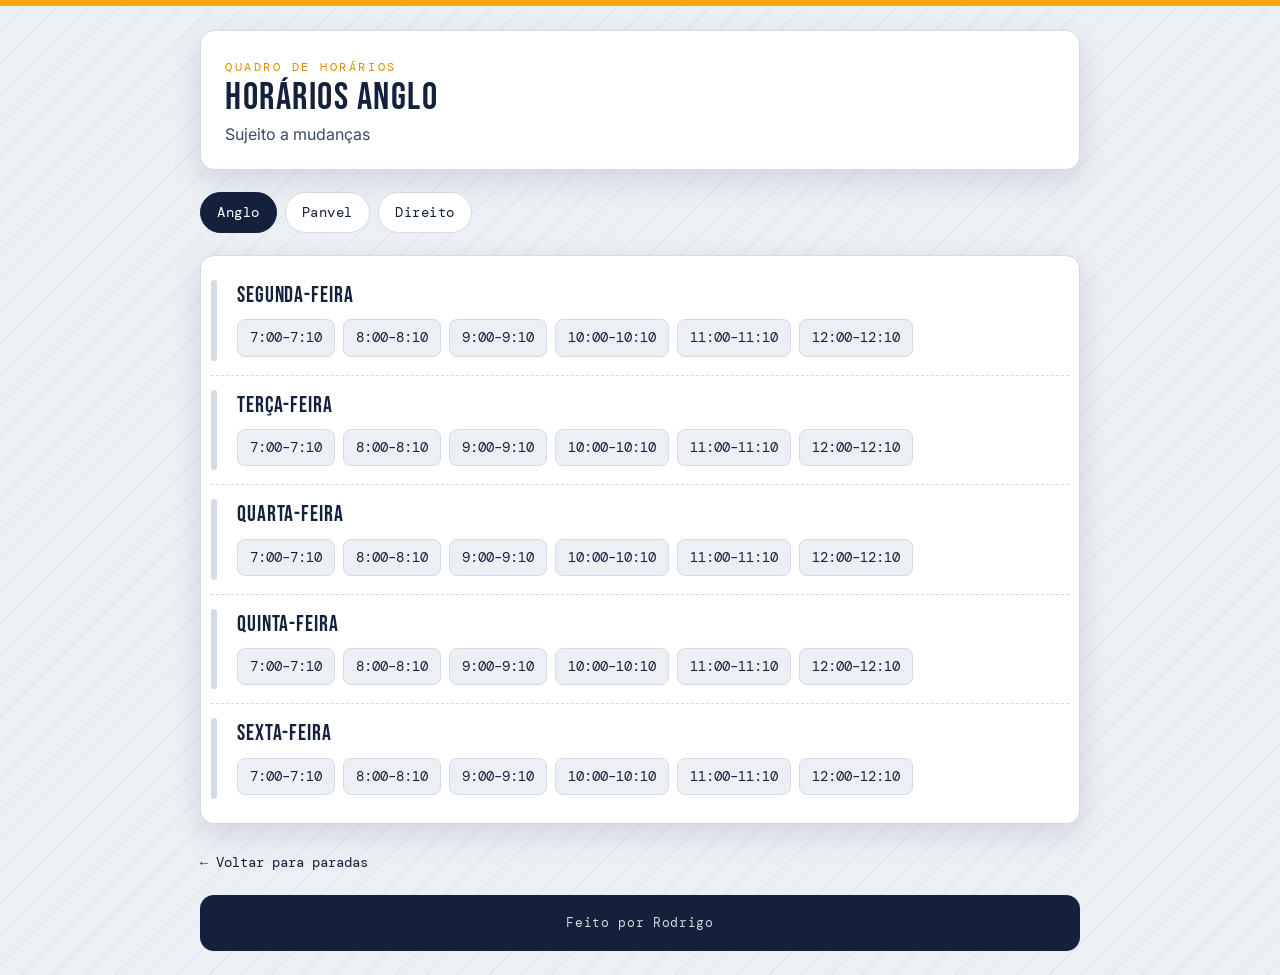
==== paradas/anglo.html @ 77f39947 "horarios de onibus ufpel" ====
<!DOCTYPE html>
<html lang="pt-br">
<head>
  <meta charset="UTF-8">
  <meta name="viewport" content="width=device-width, initial-scale=1.0">
  <title>Horários — Anglo</title>
  <link rel="stylesheet" href="../style.css">
  <link rel="stylesheet" href="paradas.css">
</head>
<body>

  <div class="container">

    <header class="card">
      <span class="kicker">Quadro de horários</span>
      <h1>Horários Anglo</h1>
      <p>Sujeito a mudanças</p>
    </header>

    <nav class="nav-paradas">
      <a href="anglo.html" aria-current="page">Anglo</a>
      <a href="panvel.html">Panvel</a>
      <a href="direito.html">Direito</a>
    </nav>

    <main class="horarios card">
      <div class="dia" data-dia="1">
        <h2>Segunda-feira</h2>
        <ul>
          <li>7:00–7:10</li>
          <li>8:00–8:10</li>
          <li>9:00–9:10</li>
          <li>10:00–10:10</li>
          <li>11:00–11:10</li>
          <li>12:00–12:10</li>
        </ul>
      </div>
      <div class="dia" data-dia="2">
        <h2>Terça-feira</h2>
        <ul>
          <li>7:00–7:10</li>
          <li>8:00–8:10</li>
          <li>9:00–9:10</li>
          <li>10:00–10:10</li>
          <li>11:00–11:10</li>
          <li>12:00–12:10</li>
        </ul>
      </div>
      <div class="dia" data-dia="3">
        <h2>Quarta-feira</h2>
        <ul>
          <li>7:00–7:10</li>
          <li>8:00–8:10</li>
          <li>9:00–9:10</li>
          <li>10:00–10:10</li>
          <li>11:00–11:10</li>
          <li>12:00–12:10</li>
        </ul>
      </div>
      <div class="dia" data-dia="4">
        <h2>Quinta-feira</h2>
        <ul>
          <li>7:00–7:10</li>
          <li>8:00–8:10</li>
          <li>9:00–9:10</li>
          <li>10:00–10:10</li>
          <li>11:00–11:10</li>
          <li>12:00–12:10</li>
        </ul>
      </div>
      <div class="dia" data-dia="5">
        <h2>Sexta-feira</h2>
        <ul>
          <li>7:00–7:10</li>
          <li>8:00–8:10</li>
          <li>9:00–9:10</li>
          <li>10:00–10:10</li>
          <li>11:00–11:10</li>
          <li>12:00–12:10</li>
        </ul>
      </div>
    </main>

    <a class="voltar" href="../index.html">← Voltar para paradas</a>

  </div>

  <footer>
    <div class="footer">
      <p>Feito por Rodrigo</p>
    </div>
  </footer>

  <script src="../script.js"></script>

</body>
</html>
---- style.css ----
@import url("https://fonts.googleapis.com/css2?family=Bebas+Neue&family=DM+Mono:wght@400;500&family=Inter:wght@400;600;700&display=swap");

:root {
  --tinta: #14213d;
  --tinta-suave: #3a4a6b;
  --destaque: #fca311;
  --destaque-escuro: #e08c00;
  --papel: #eceff4;
  --linha: #d4dae6;
  --branco: #ffffff;
  --raio: 14px;
  --sombra: 0 10px 30px rgba(20, 33, 61, 0.12);
}

* {
  margin: 0;
  padding: 0;
  box-sizing: border-box;
}

body {
  background-color: var(--papel);
  background-image:
    repeating-linear-gradient(
      135deg,
      rgba(20, 33, 61, 0.03) 0,
      rgba(20, 33, 61, 0.03) 2px,
      transparent 2px,
      transparent 22px
    );
  border-top: 6px solid var(--destaque);
  min-height: 100vh;
  display: flex;
  flex-direction: column;
  font-family: "Inter", Arial, sans-serif;
  line-height: 1.55;
  color: var(--tinta);
  padding: 24px 20px;
}

.container {
  flex: 1;
  width: 100%;
  max-width: 880px;
  margin: 0 auto;
}

.card {
  border: 1px solid var(--linha);
  box-shadow: var(--sombra);
  border-radius: var(--raio);
  background: var(--branco);
}

.kicker {
  display: inline-block;
  font-family: "DM Mono", monospace;
  font-size: 0.72rem;
  letter-spacing: 0.22em;
  text-transform: uppercase;
  color: var(--destaque-escuro);
}

h1,
h2 {
  font-family: "Bebas Neue", Arial, sans-serif;
  font-weight: 400;
  letter-spacing: 0.04em;
  line-height: 1.05;
}

header {
  margin-bottom: 22px;
}

header h1 {
  font-size: 2.4rem;
}

header p {
  margin-top: 4px;
  color: var(--tinta-suave);
}

.hero {
  position: relative;
  overflow: hidden;
  background-image:
    linear-gradient(rgba(20, 33, 61, 0.72), rgba(20, 33, 61, 0.55)),
    url(imagens/11.jpg);
  background-size: cover;
  background-position: center;
  background-repeat: no-repeat;
  min-height: 300px;
  padding: 52px 36px;
  border-radius: var(--raio);
  color: var(--branco);
  display: flex;
  flex-direction: column;
  justify-content: flex-end;
  border: 1px solid var(--linha);
  box-shadow: var(--sombra);
}

.hero .kicker {
  color: var(--destaque);
}

.hero h1 {
  font-size: 3.4rem;
  margin-top: 6px;
}

.hero h1::after {
  content: "";
  display: block;
  width: 72px;
  height: 5px;
  margin-top: 10px;
  background: var(--destaque);
}

.hero p {
  margin-top: 12px;
  max-width: 30ch;
  color: rgba(255, 255, 255, 0.88);
}

.paradas {
  padding: 12px;
  margin-bottom: 22px;
}

.paradas ul {
  list-style: none;
}

.paradas li + li {
  border-top: 1px dashed var(--linha);
}

.paradas a {
  display: flex;
  align-items: center;
  gap: 14px;
  text-decoration: none;
  color: var(--tinta);
  font-weight: 600;
  padding: 18px 16px;
  transition: background-color 0.18s, padding-left 0.18s;
}

.paradas a::before {
  content: "";
  width: 10px;
  align-self: stretch;
  background: var(--destaque);
  border-radius: 4px;
}

.paradas a::after {
  content: "→";
  margin-left: auto;
  font-family: "DM Mono", monospace;
  color: var(--tinta-suave);
}

.paradas a:hover {
  background-color: #f3f6fb;
  padding-left: 22px;
}

.nav-paradas {
  display: flex;
  flex-wrap: wrap;
  gap: 8px;
  margin-bottom: 22px;
}

.nav-paradas a {
  text-decoration: none;
  color: var(--tinta);
  font-family: "DM Mono", monospace;
  font-size: 0.85rem;
  letter-spacing: 0.04em;
  background: var(--branco);
  padding: 9px 16px;
  border: 1px solid var(--linha);
  border-radius: 999px;
  transition: background-color 0.18s, color 0.18s, border-color 0.18s;
}

.nav-paradas a:hover {
  border-color: var(--destaque);
}

.nav-paradas a[aria-current="page"] {
  background-color: var(--tinta);
  color: var(--branco);
  border-color: var(--tinta);
}

footer {
  margin-top: auto;
  width: 100%;
  max-width: 880px;
  margin-left: auto;
  margin-right: auto;
}

.footer {
  border-radius: var(--raio);
  padding: 18px;
  background-color: var(--tinta);
  color: rgba(255, 255, 255, 0.82);
  text-align: center;
  font-family: "DM Mono", monospace;
  font-size: 0.82rem;
  letter-spacing: 0.05em;
}

.voltar {
  display: inline-block;
  margin: 6px 0 22px;
  color: var(--tinta);
  font-family: "DM Mono", monospace;
  font-size: 0.85rem;
  text-decoration: none;
}

.voltar:hover {
  color: var(--destaque-escuro);
}

@media (max-width: 600px) {
  body {
    padding: 16px 12px;
  }

  .hero {
    min-height: 240px;
    padding: 36px 22px;
  }

  .hero h1 {
    font-size: 2.4rem;
  }

  header h1 {
    font-size: 2rem;
  }
}
---- paradas/paradas.css ----
header.card {
  padding: 22px 24px;
}

.horarios {
  padding: 10px;
  margin-bottom: 22px;
}

.dia {
  position: relative;
  padding: 18px 20px 18px 26px;
  overflow: hidden;
}

.dia + .dia {
  border-top: 1px dashed var(--linha);
}

.dia::before {
  content: "";
  position: absolute;
  left: 0;
  top: 14px;
  bottom: 14px;
  width: 6px;
  background: var(--linha);
  border-radius: 4px;
}

.dia h2 {
  font-size: 1.4rem;
  color: var(--tinta);
}

.dia ul {
  list-style: none;
  display: flex;
  flex-wrap: wrap;
  gap: 8px;
  margin-top: 12px;
}

.dia li {
  font-family: "DM Mono", monospace;
  font-size: 0.85rem;
  color: var(--tinta);
  background: var(--papel);
  border: 1px solid var(--linha);
  border-radius: 8px;
  padding: 7px 12px;
}

.dia.hoje::before {
  background: var(--destaque);
}

.dia.hoje h2 {
  color: var(--destaque-escuro);
}

.dia.hoje li {
  border-color: var(--destaque);
  background: #fff7e8;
}

.selo-hoje {
  display: inline-block;
  margin-left: 10px;
  padding: 3px 11px;
  font-family: "DM Mono", monospace;
  font-size: 0.62rem;
  font-weight: 500;
  letter-spacing: 0.12em;
  text-transform: uppercase;
  background: var(--destaque);
  color: var(--tinta);
  border-radius: 999px;
  vertical-align: middle;
}
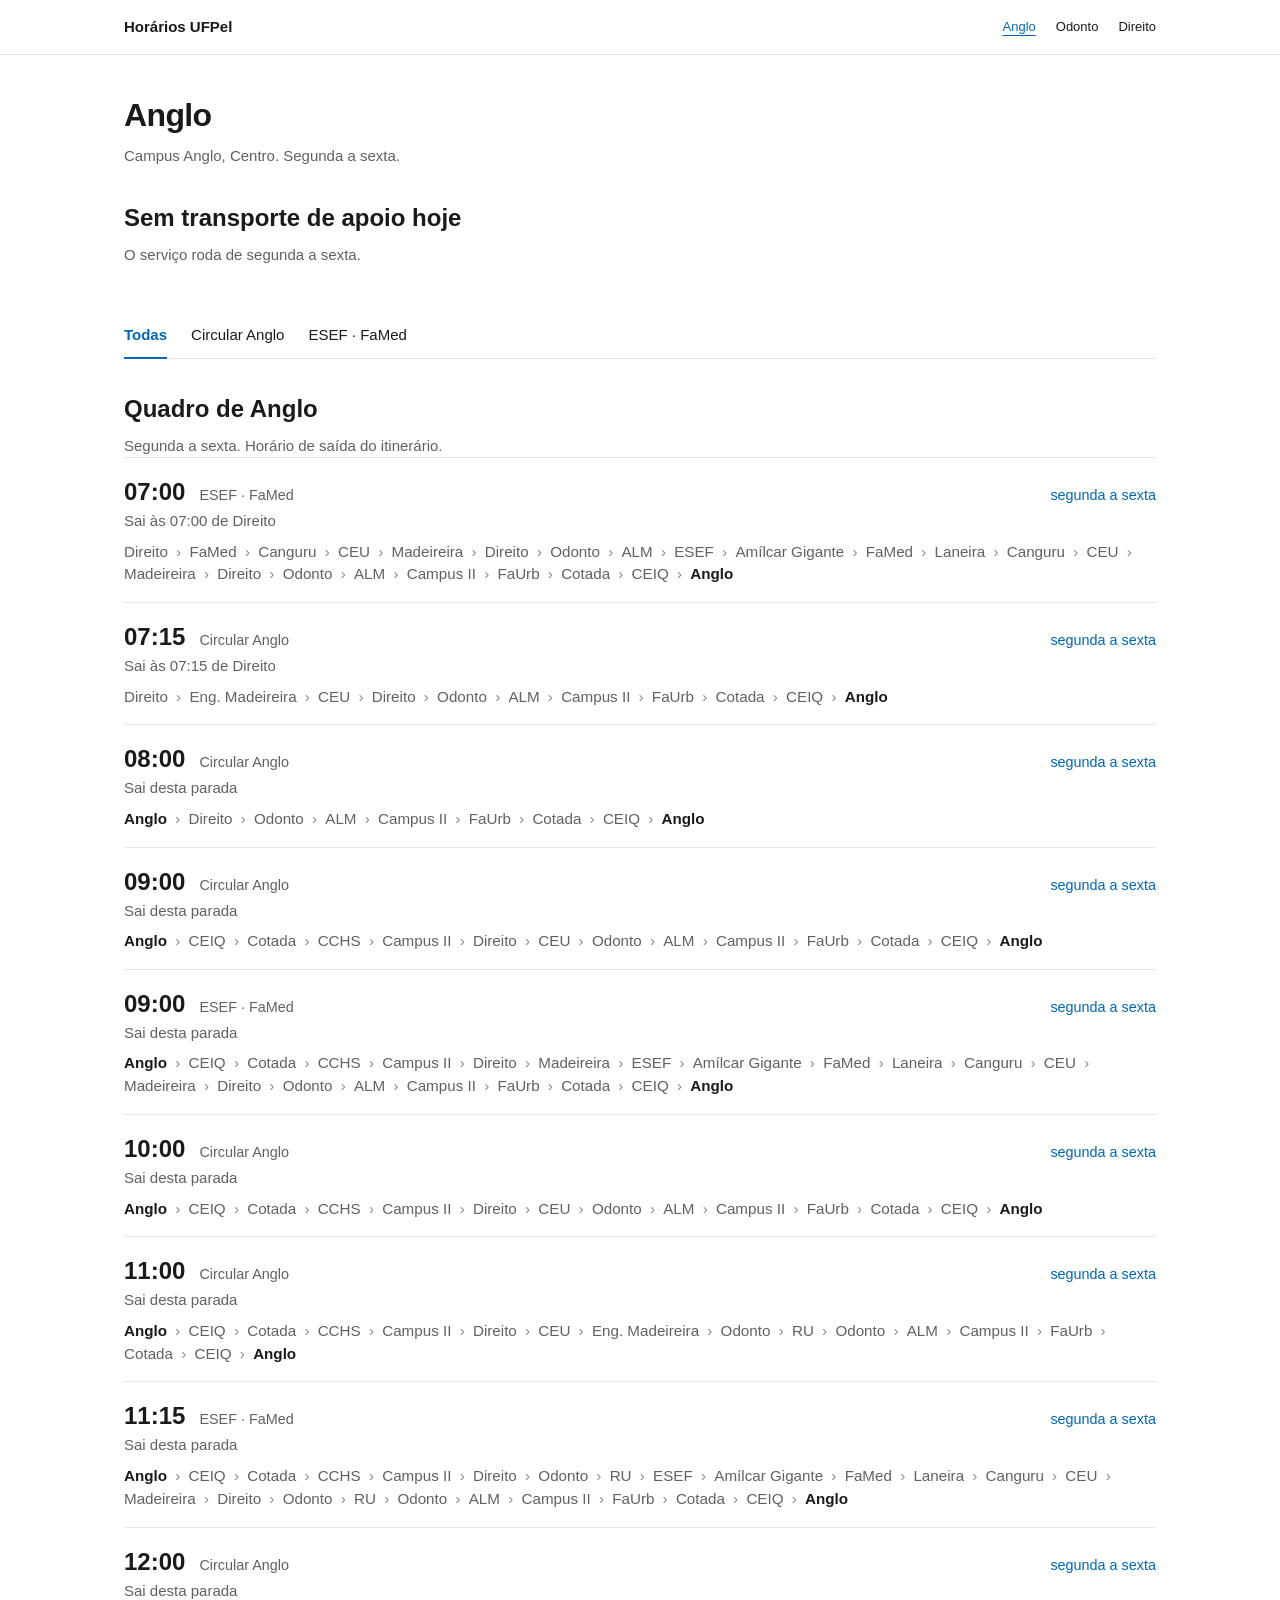
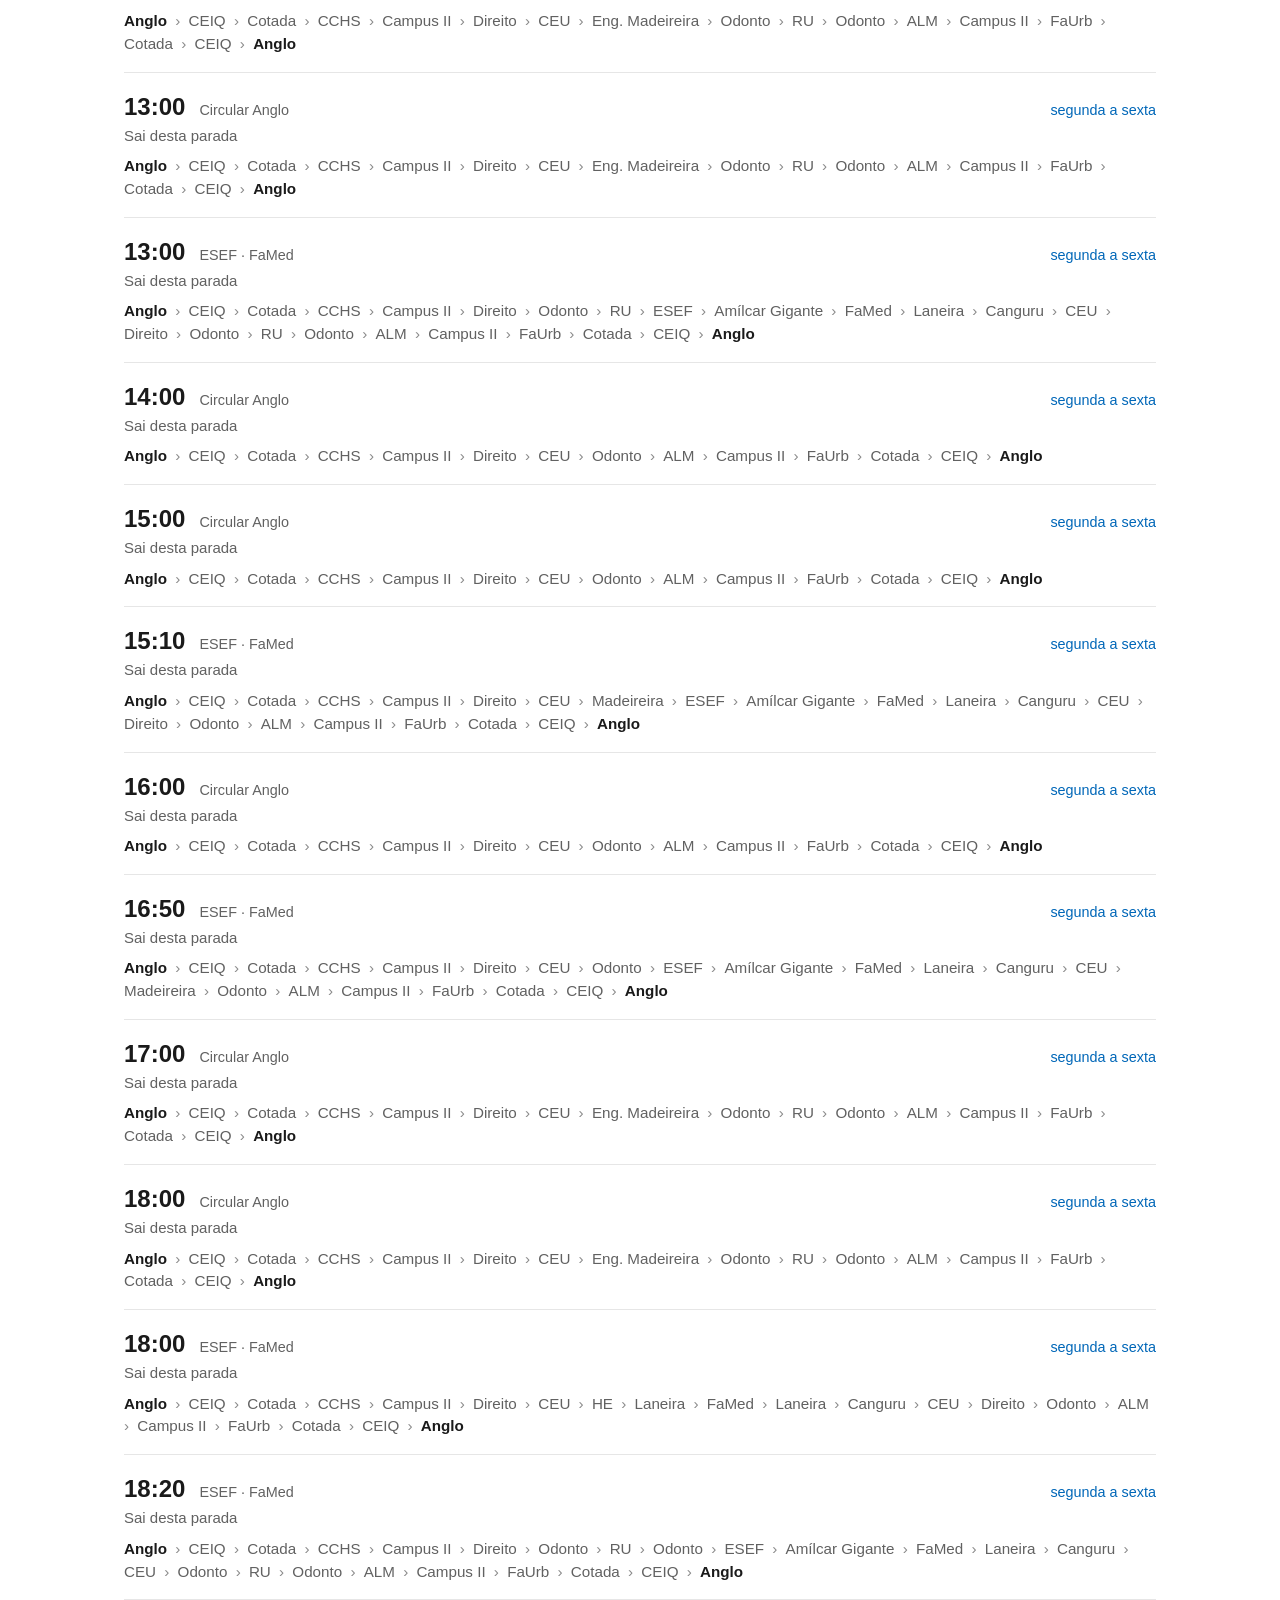
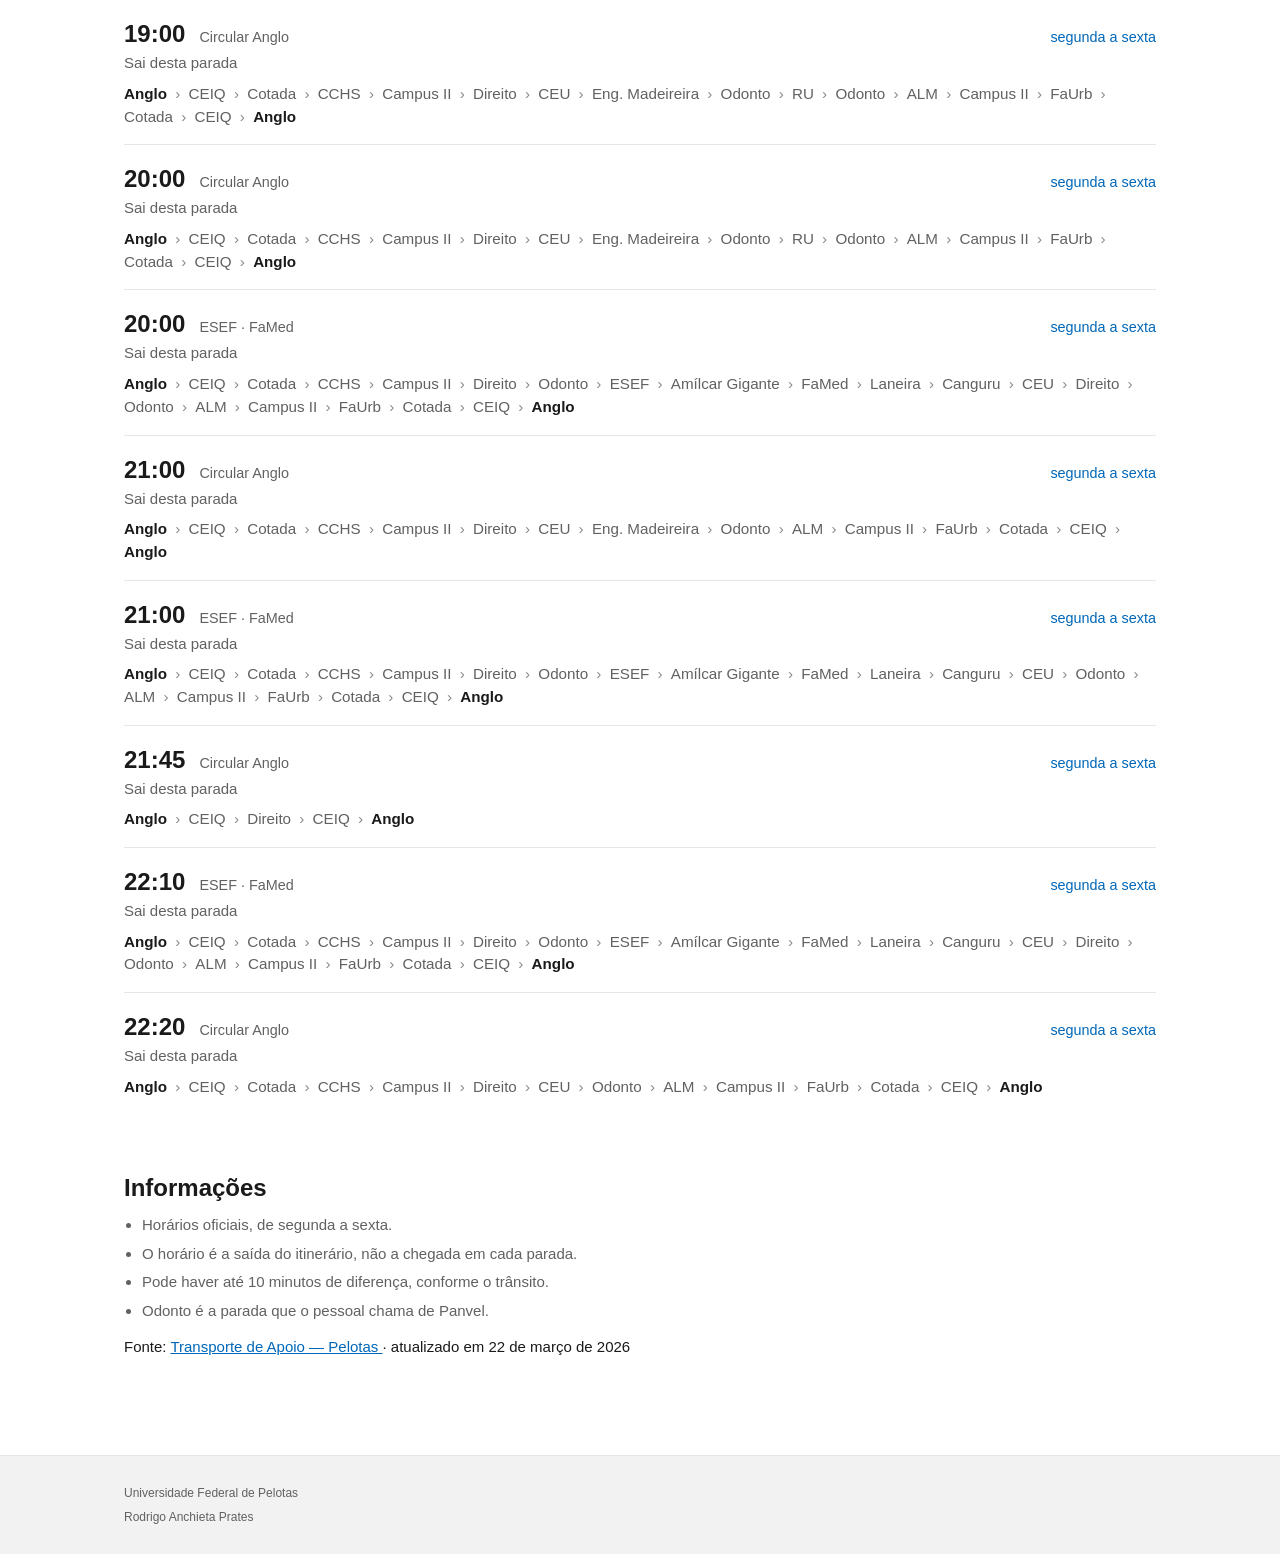
==== commit 3d2a7ca8: "Troca o visual de template por um layout mais simples, no estilo da Microsoft." ====
--- a/paradas/anglo.html
+++ b/paradas/anglo.html
@@ -3,94 +3,41 @@
 <head>
   <meta charset="UTF-8">
   <meta name="viewport" content="width=device-width, initial-scale=1.0">
-  <title>Horários — Anglo</title>
+  <meta name="description" content="Horários do Transporte de Apoio da UFPel na parada Anglo.">
+  <title>Anglo — Horários UFPel</title>
   <link rel="stylesheet" href="../style.css">
   <link rel="stylesheet" href="paradas.css">
 </head>
-<body>
+<body data-parada="anglo">
+
+  <header class="site-header">
+    <div class="container">
+      <a class="logo" href="../index.html">Horários UFPel</a>
+      <nav class="site-nav" aria-label="Paradas">
+        <a href="anglo.html" aria-current="page">Anglo</a>
+        <a href="odonto.html">Odonto</a>
+        <a href="direito.html">Direito</a>
+      </nav>
+    </div>
+  </header>
 
   <div class="container">
-
-    <header class="card">
-      <span class="kicker">Quadro de horários</span>
-      <h1>Horários Anglo</h1>
-      <p>Sujeito a mudanças</p>
+    <header class="page-title">
+      <h1>Anglo</h1>
+      <p>Campus Anglo, Centro. Segunda a sexta.</p>
     </header>
 
-    <nav class="nav-paradas">
-      <a href="anglo.html" aria-current="page">Anglo</a>
-      <a href="panvel.html">Panvel</a>
-      <a href="direito.html">Direito</a>
-    </nav>
-
-    <main class="horarios card">
-      <div class="dia" data-dia="1">
-        <h2>Segunda-feira</h2>
-        <ul>
-          <li>7:00–7:10</li>
-          <li>8:00–8:10</li>
-          <li>9:00–9:10</li>
-          <li>10:00–10:10</li>
-          <li>11:00–11:10</li>
-          <li>12:00–12:10</li>
-        </ul>
-      </div>
-      <div class="dia" data-dia="2">
-        <h2>Terça-feira</h2>
-        <ul>
-          <li>7:00–7:10</li>
-          <li>8:00–8:10</li>
-          <li>9:00–9:10</li>
-          <li>10:00–10:10</li>
-          <li>11:00–11:10</li>
-          <li>12:00–12:10</li>
-        </ul>
-      </div>
-      <div class="dia" data-dia="3">
-        <h2>Quarta-feira</h2>
-        <ul>
-          <li>7:00–7:10</li>
-          <li>8:00–8:10</li>
-          <li>9:00–9:10</li>
-          <li>10:00–10:10</li>
-          <li>11:00–11:10</li>
-          <li>12:00–12:10</li>
-        </ul>
-      </div>
-      <div class="dia" data-dia="4">
-        <h2>Quinta-feira</h2>
-        <ul>
-          <li>7:00–7:10</li>
-          <li>8:00–8:10</li>
-          <li>9:00–9:10</li>
-          <li>10:00–10:10</li>
-          <li>11:00–11:10</li>
-          <li>12:00–12:10</li>
-        </ul>
-      </div>
-      <div class="dia" data-dia="5">
-        <h2>Sexta-feira</h2>
-        <ul>
-          <li>7:00–7:10</li>
-          <li>8:00–8:10</li>
-          <li>9:00–9:10</li>
-          <li>10:00–10:10</li>
-          <li>11:00–11:10</li>
-          <li>12:00–12:10</li>
-        </ul>
-      </div>
-    </main>
-
-    <a class="voltar" href="../index.html">← Voltar para paradas</a>
-
+    <main id="quadro" class="conteudo"></main>
   </div>
 
-  <footer>
-    <div class="footer">
-      <p>Feito por Rodrigo</p>
+  <footer class="site-footer">
+    <div class="container">
+      <p>Universidade Federal de Pelotas</p>
+      <p>Rodrigo Anchieta Prates</p>
     </div>
   </footer>
 
+  <script src="../dados.js"></script>
   <script src="../script.js"></script>
 
 </body>
--- a/style.css
+++ b/style.css
@@ -1,15 +1,12 @@
-@import url("https://fonts.googleapis.com/css2?family=Bebas+Neue&family=DM+Mono:wght@400;500&family=Inter:wght@400;600;700&display=swap");
-
 :root {
-  --tinta: #14213d;
-  --tinta-suave: #3a4a6b;
-  --destaque: #fca311;
-  --destaque-escuro: #e08c00;
-  --papel: #eceff4;
-  --linha: #d4dae6;
-  --branco: #ffffff;
-  --raio: 14px;
-  --sombra: 0 10px 30px rgba(20, 33, 61, 0.12);
+  --texto: #1a1a1a;
+  --texto-suave: #616161;
+  --fundo: #ffffff;
+  --fundo-faixa: #f2f2f2;
+  --linha: #e6e6e6;
+  --azul: #0067b8;
+  --azul-hover: #005a9e;
+  --max: 1080px;
 }
 
 * {
@@ -19,234 +16,373 @@
 }
 
 body {
-  background-color: var(--papel);
-  background-image:
-    repeating-linear-gradient(
-      135deg,
-      rgba(20, 33, 61, 0.03) 0,
-      rgba(20, 33, 61, 0.03) 2px,
-      transparent 2px,
-      transparent 22px
-    );
-  border-top: 6px solid var(--destaque);
   min-height: 100vh;
   display: flex;
   flex-direction: column;
-  font-family: "Inter", Arial, sans-serif;
-  line-height: 1.55;
-  color: var(--tinta);
-  padding: 24px 20px;
+  background: var(--fundo);
+  color: var(--texto);
+  font-family: "Segoe UI", SegoeUI, "Helvetica Neue", Helvetica, Arial, sans-serif;
+  font-size: 15px;
+  line-height: 1.5;
+}
+
+a {
+  color: var(--azul);
+}
+
+a:hover {
+  color: var(--azul-hover);
 }
 
 .container {
-  flex: 1;
   width: 100%;
-  max-width: 880px;
+  max-width: var(--max);
   margin: 0 auto;
-}
-
-.card {
-  border: 1px solid var(--linha);
-  box-shadow: var(--sombra);
-  border-radius: var(--raio);
-  background: var(--branco);
-}
-
-.kicker {
-  display: inline-block;
-  font-family: "DM Mono", monospace;
-  font-size: 0.72rem;
-  letter-spacing: 0.22em;
-  text-transform: uppercase;
-  color: var(--destaque-escuro);
-}
-
-h1,
-h2 {
-  font-family: "Bebas Neue", Arial, sans-serif;
-  font-weight: 400;
-  letter-spacing: 0.04em;
-  line-height: 1.05;
-}
-
-header {
-  margin-bottom: 22px;
-}
-
-header h1 {
-  font-size: 2.4rem;
-}
-
-header p {
-  margin-top: 4px;
-  color: var(--tinta-suave);
+  padding: 0 24px;
+}
+
+.sr-only {
+  position: absolute;
+  width: 1px;
+  height: 1px;
+  padding: 0;
+  margin: -1px;
+  overflow: hidden;
+  clip: rect(0, 0, 0, 0);
+  white-space: nowrap;
+  border: 0;
+}
+
+.site-header {
+  border-bottom: 1px solid var(--linha);
+  background: var(--fundo);
+}
+
+.site-header .container {
+  display: flex;
+  align-items: center;
+  justify-content: space-between;
+  gap: 24px;
+  min-height: 54px;
+}
+
+.logo {
+  color: var(--texto);
+  text-decoration: none;
+  font-size: 15px;
+  font-weight: 600;
+}
+
+.logo:hover {
+  color: var(--texto);
+}
+
+.site-nav {
+  display: flex;
+  flex-wrap: wrap;
+  gap: 8px 20px;
+}
+
+.site-nav a {
+  color: var(--texto);
+  text-decoration: none;
+  font-size: 13px;
+}
+
+.site-nav a:hover,
+.site-nav a[aria-current="page"] {
+  color: var(--azul);
+  text-decoration: underline;
+  text-underline-offset: 4px;
 }
 
 .hero {
-  position: relative;
-  overflow: hidden;
-  background-image:
-    linear-gradient(rgba(20, 33, 61, 0.72), rgba(20, 33, 61, 0.55)),
-    url(imagens/11.jpg);
-  background-size: cover;
-  background-position: center;
-  background-repeat: no-repeat;
-  min-height: 300px;
-  padding: 52px 36px;
-  border-radius: var(--raio);
-  color: var(--branco);
-  display: flex;
-  flex-direction: column;
-  justify-content: flex-end;
-  border: 1px solid var(--linha);
-  box-shadow: var(--sombra);
-}
-
-.hero .kicker {
-  color: var(--destaque);
+  background: var(--fundo-faixa);
+  padding: 56px 0 48px;
 }
 
 .hero h1 {
-  font-size: 3.4rem;
-  margin-top: 6px;
-}
-
-.hero h1::after {
-  content: "";
-  display: block;
-  width: 72px;
-  height: 5px;
-  margin-top: 10px;
-  background: var(--destaque);
+  font-size: clamp(2rem, 4vw, 2.75rem);
+  font-weight: 600;
+  line-height: 1.15;
+  letter-spacing: -0.02em;
 }
 
 .hero p {
   margin-top: 12px;
-  max-width: 30ch;
-  color: rgba(255, 255, 255, 0.88);
+  max-width: 36em;
+  color: var(--texto-suave);
+  font-size: 1.05rem;
+}
+
+.page-title {
+  padding: 36px 0 8px;
+}
+
+.page-title h1 {
+  font-size: 2rem;
+  font-weight: 600;
+  letter-spacing: -0.02em;
+}
+
+.page-title p {
+  margin-top: 6px;
+  color: var(--texto-suave);
+}
+
+main.container,
+.conteudo {
+  flex: 1;
+  padding-top: 32px;
+  padding-bottom: 48px;
 }
 
 .paradas {
-  padding: 12px;
-  margin-bottom: 22px;
-}
-
-.paradas ul {
   list-style: none;
-}
-
-.paradas li + li {
-  border-top: 1px dashed var(--linha);
+  display: grid;
+  gap: 20px;
+  margin-bottom: 40px;
+}
+
+@media (min-width: 720px) {
+  .paradas {
+    grid-template-columns: repeat(3, 1fr);
+  }
 }
 
 .paradas a {
   display: flex;
-  align-items: center;
-  gap: 14px;
+  flex-direction: column;
+  height: 100%;
+  padding: 28px 24px;
+  background: var(--fundo-faixa);
+  color: var(--texto);
   text-decoration: none;
-  color: var(--tinta);
-  font-weight: 600;
-  padding: 18px 16px;
-  transition: background-color 0.18s, padding-left 0.18s;
-}
-
-.paradas a::before {
-  content: "";
-  width: 10px;
-  align-self: stretch;
-  background: var(--destaque);
-  border-radius: 4px;
-}
-
-.paradas a::after {
-  content: "→";
+}
+
+.paradas a:hover {
+  color: var(--texto);
+  outline: 2px solid var(--azul);
+  outline-offset: -2px;
+}
+
+.parada-nome {
+  font-size: 1.35rem;
+  font-weight: 600;
+}
+
+.parada-sub {
+  margin-top: 6px;
+  color: var(--texto-suave);
+}
+
+.parada-next {
+  margin-top: 16px;
+  font-size: 0.95rem;
+}
+
+.link-mais {
+  margin-top: auto;
+  padding-top: 20px;
+  color: var(--azul);
+  font-size: 15px;
+}
+
+.paradas a:hover .link-mais {
+  text-decoration: underline;
+}
+
+.bloco-proximos,
+.resumo-linha,
+.avisos,
+.vazio,
+.horarios {
+  margin-bottom: 40px;
+}
+
+.bloco-proximos h2,
+.resumo-linha h2,
+.avisos h2,
+.vazio h2,
+.horarios h2 {
+  font-size: 1.5rem;
+  font-weight: 600;
+  margin-bottom: 8px;
+}
+
+.resumo-linhas {
+  display: grid;
+  gap: 20px;
+  margin-bottom: 40px;
+}
+
+@media (min-width: 720px) {
+  .resumo-linhas {
+    grid-template-columns: 1fr 1fr;
+  }
+}
+
+.resumo-linha,
+.bloco-proximos,
+.avisos,
+.vazio,
+.horarios {
+  padding: 8px 0;
+}
+
+.resumo-linha p,
+.vazio p,
+.legenda,
+.vazio-filtro,
+.viagem-papel {
+  color: var(--texto-suave);
+}
+
+.horas-linha {
+  margin-top: 10px;
+  font-variant-numeric: tabular-nums;
+  color: var(--texto);
+}
+
+.avisos ul {
+  padding-left: 1.2em;
+  color: var(--texto-suave);
+}
+
+.avisos li + li {
+  margin-top: 6px;
+}
+
+.avisos p {
+  margin-top: 14px;
+}
+
+.viagem {
+  padding: 16px 0;
+  border-top: 1px solid var(--linha);
+}
+
+.viagem.destaque {
+  background: var(--fundo-faixa);
+  border: 0;
+  padding: 16px 20px;
+  margin-bottom: 8px;
+}
+
+.viagem-topo {
+  display: flex;
+  flex-wrap: wrap;
+  align-items: baseline;
+  gap: 8px 14px;
+}
+
+.viagem time {
+  font-size: 1.5rem;
+  font-weight: 600;
+  font-variant-numeric: tabular-nums;
+}
+
+.linha-badge {
+  color: var(--texto-suave);
+  font-size: 0.9rem;
+}
+
+.quando {
   margin-left: auto;
-  font-family: "DM Mono", monospace;
-  color: var(--tinta-suave);
-}
-
-.paradas a:hover {
-  background-color: #f3f6fb;
-  padding-left: 22px;
-}
-
-.nav-paradas {
+  color: var(--azul);
+  font-size: 0.9rem;
+}
+
+.itinerario {
+  margin-top: 8px;
+  color: var(--texto-suave);
+  font-size: 0.95rem;
+}
+
+.chip-aqui {
+  color: var(--texto);
+  font-weight: 600;
+}
+
+.seta {
+  margin: 0 4px;
+  color: #8a8a8a;
+}
+
+.filtros {
   display: flex;
   flex-wrap: wrap;
-  gap: 8px;
-  margin-bottom: 22px;
-}
-
-.nav-paradas a {
-  text-decoration: none;
-  color: var(--tinta);
-  font-family: "DM Mono", monospace;
-  font-size: 0.85rem;
-  letter-spacing: 0.04em;
-  background: var(--branco);
-  padding: 9px 16px;
-  border: 1px solid var(--linha);
-  border-radius: 999px;
-  transition: background-color 0.18s, color 0.18s, border-color 0.18s;
-}
-
-.nav-paradas a:hover {
-  border-color: var(--destaque);
-}
-
-.nav-paradas a[aria-current="page"] {
-  background-color: var(--tinta);
-  color: var(--branco);
-  border-color: var(--tinta);
-}
-
-footer {
-  margin-top: auto;
-  width: 100%;
-  max-width: 880px;
-  margin-left: auto;
-  margin-right: auto;
-}
-
-.footer {
-  border-radius: var(--raio);
-  padding: 18px;
-  background-color: var(--tinta);
-  color: rgba(255, 255, 255, 0.82);
-  text-align: center;
-  font-family: "DM Mono", monospace;
-  font-size: 0.82rem;
-  letter-spacing: 0.05em;
+  gap: 4px 24px;
+  margin: 8px 0 24px;
+  border-bottom: 1px solid var(--linha);
+}
+
+.filtros button {
+  appearance: none;
+  background: none;
+  border: 0;
+  border-bottom: 2px solid transparent;
+  margin-bottom: -1px;
+  padding: 10px 0;
+  color: var(--texto);
+  font: inherit;
+  cursor: pointer;
+}
+
+.filtros button:hover {
+  color: var(--azul);
+}
+
+.filtros button[aria-selected="true"] {
+  border-bottom-color: var(--azul);
+  color: var(--azul);
+  font-weight: 600;
 }
 
 .voltar {
   display: inline-block;
-  margin: 6px 0 22px;
-  color: var(--tinta);
-  font-family: "DM Mono", monospace;
-  font-size: 0.85rem;
+  margin-bottom: 32px;
   text-decoration: none;
 }
 
 .voltar:hover {
-  color: var(--destaque-escuro);
+  text-decoration: underline;
+}
+
+.site-footer {
+  margin-top: auto;
+  background: var(--fundo-faixa);
+  border-top: 1px solid var(--linha);
+  padding: 28px 0;
+  color: var(--texto-suave);
+  font-size: 12px;
+}
+
+.site-footer p + p {
+  margin-top: 6px;
+}
+
+.site-footer a {
+  color: var(--texto-suave);
+}
+
+.site-footer a:hover {
+  color: var(--azul);
 }
 
 @media (max-width: 600px) {
-  body {
-    padding: 16px 12px;
+  .site-header .container {
+    flex-direction: column;
+    align-items: flex-start;
+    padding-top: 12px;
+    padding-bottom: 12px;
   }
 
   .hero {
-    min-height: 240px;
-    padding: 36px 22px;
-  }
-
-  .hero h1 {
-    font-size: 2.4rem;
-  }
-
-  header h1 {
-    font-size: 2rem;
-  }
-}
+    padding: 36px 0 28px;
+  }
+
+  .quando {
+    margin-left: 0;
+  }
+}
--- a/paradas/paradas.css
+++ b/paradas/paradas.css
@@ -1,80 +1,4 @@
-header.card {
-  padding: 22px 24px;
+.conteudo {
+  padding-top: 16px;
+  padding-bottom: 48px;
 }
-
-.horarios {
-  padding: 10px;
-  margin-bottom: 22px;
-}
-
-.dia {
-  position: relative;
-  padding: 18px 20px 18px 26px;
-  overflow: hidden;
-}
-
-.dia + .dia {
-  border-top: 1px dashed var(--linha);
-}
-
-.dia::before {
-  content: "";
-  position: absolute;
-  left: 0;
-  top: 14px;
-  bottom: 14px;
-  width: 6px;
-  background: var(--linha);
-  border-radius: 4px;
-}
-
-.dia h2 {
-  font-size: 1.4rem;
-  color: var(--tinta);
-}
-
-.dia ul {
-  list-style: none;
-  display: flex;
-  flex-wrap: wrap;
-  gap: 8px;
-  margin-top: 12px;
-}
-
-.dia li {
-  font-family: "DM Mono", monospace;
-  font-size: 0.85rem;
-  color: var(--tinta);
-  background: var(--papel);
-  border: 1px solid var(--linha);
-  border-radius: 8px;
-  padding: 7px 12px;
-}
-
-.dia.hoje::before {
-  background: var(--destaque);
-}
-
-.dia.hoje h2 {
-  color: var(--destaque-escuro);
-}
-
-.dia.hoje li {
-  border-color: var(--destaque);
-  background: #fff7e8;
-}
-
-.selo-hoje {
-  display: inline-block;
-  margin-left: 10px;
-  padding: 3px 11px;
-  font-family: "DM Mono", monospace;
-  font-size: 0.62rem;
-  font-weight: 500;
-  letter-spacing: 0.12em;
-  text-transform: uppercase;
-  background: var(--destaque);
-  color: var(--tinta);
-  border-radius: 999px;
-  vertical-align: middle;
-}
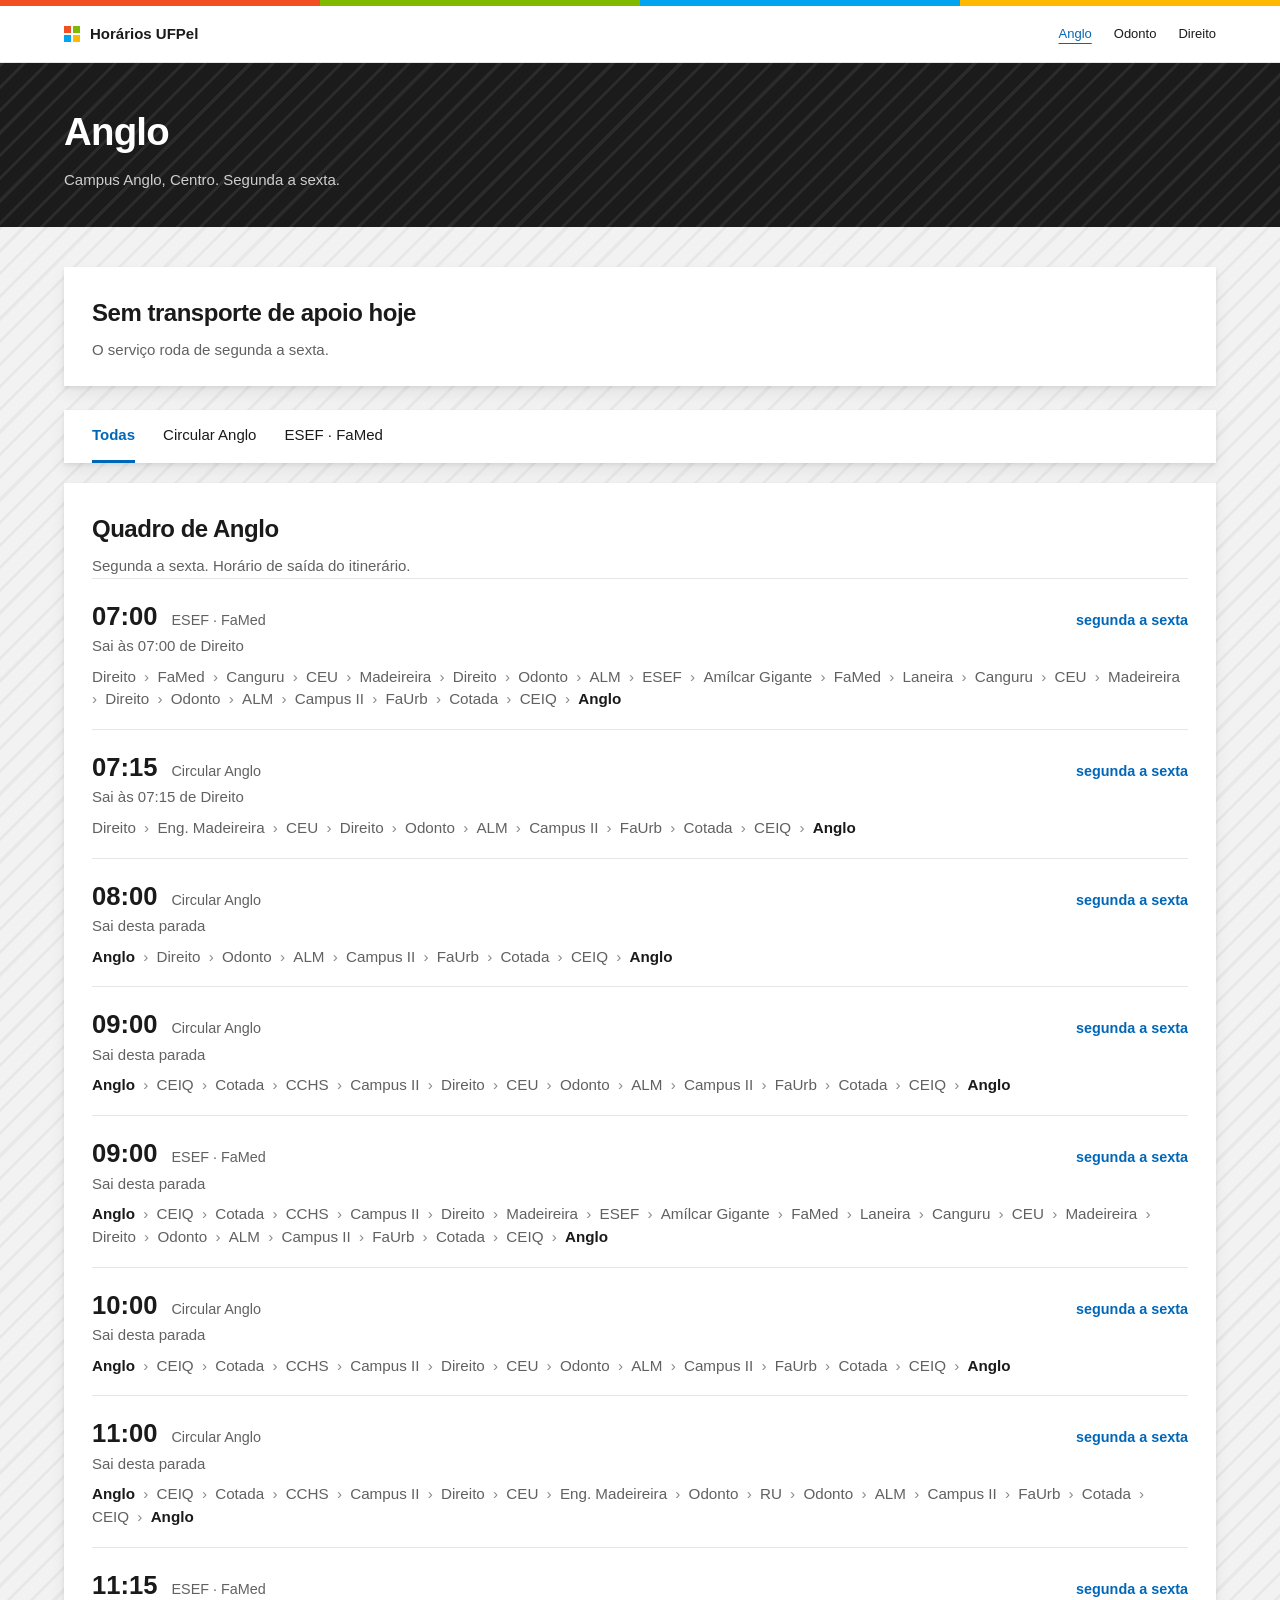
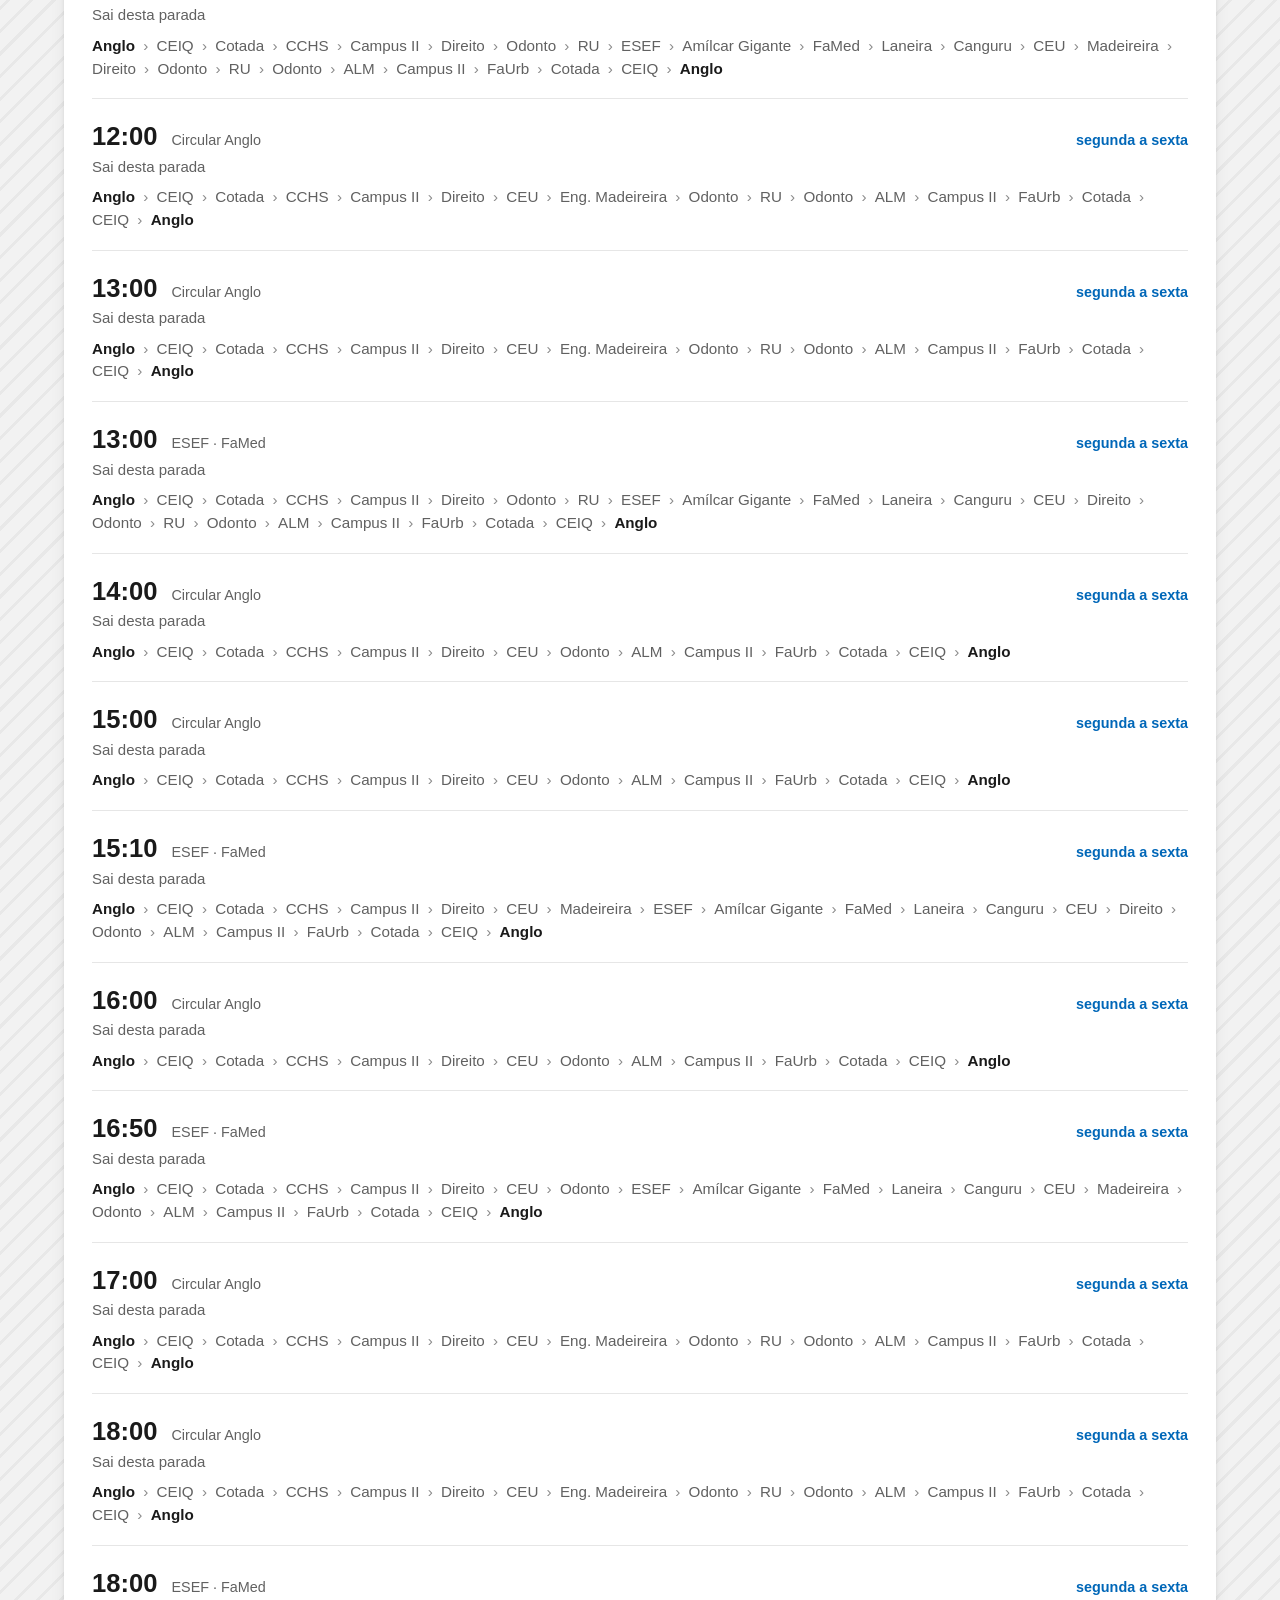
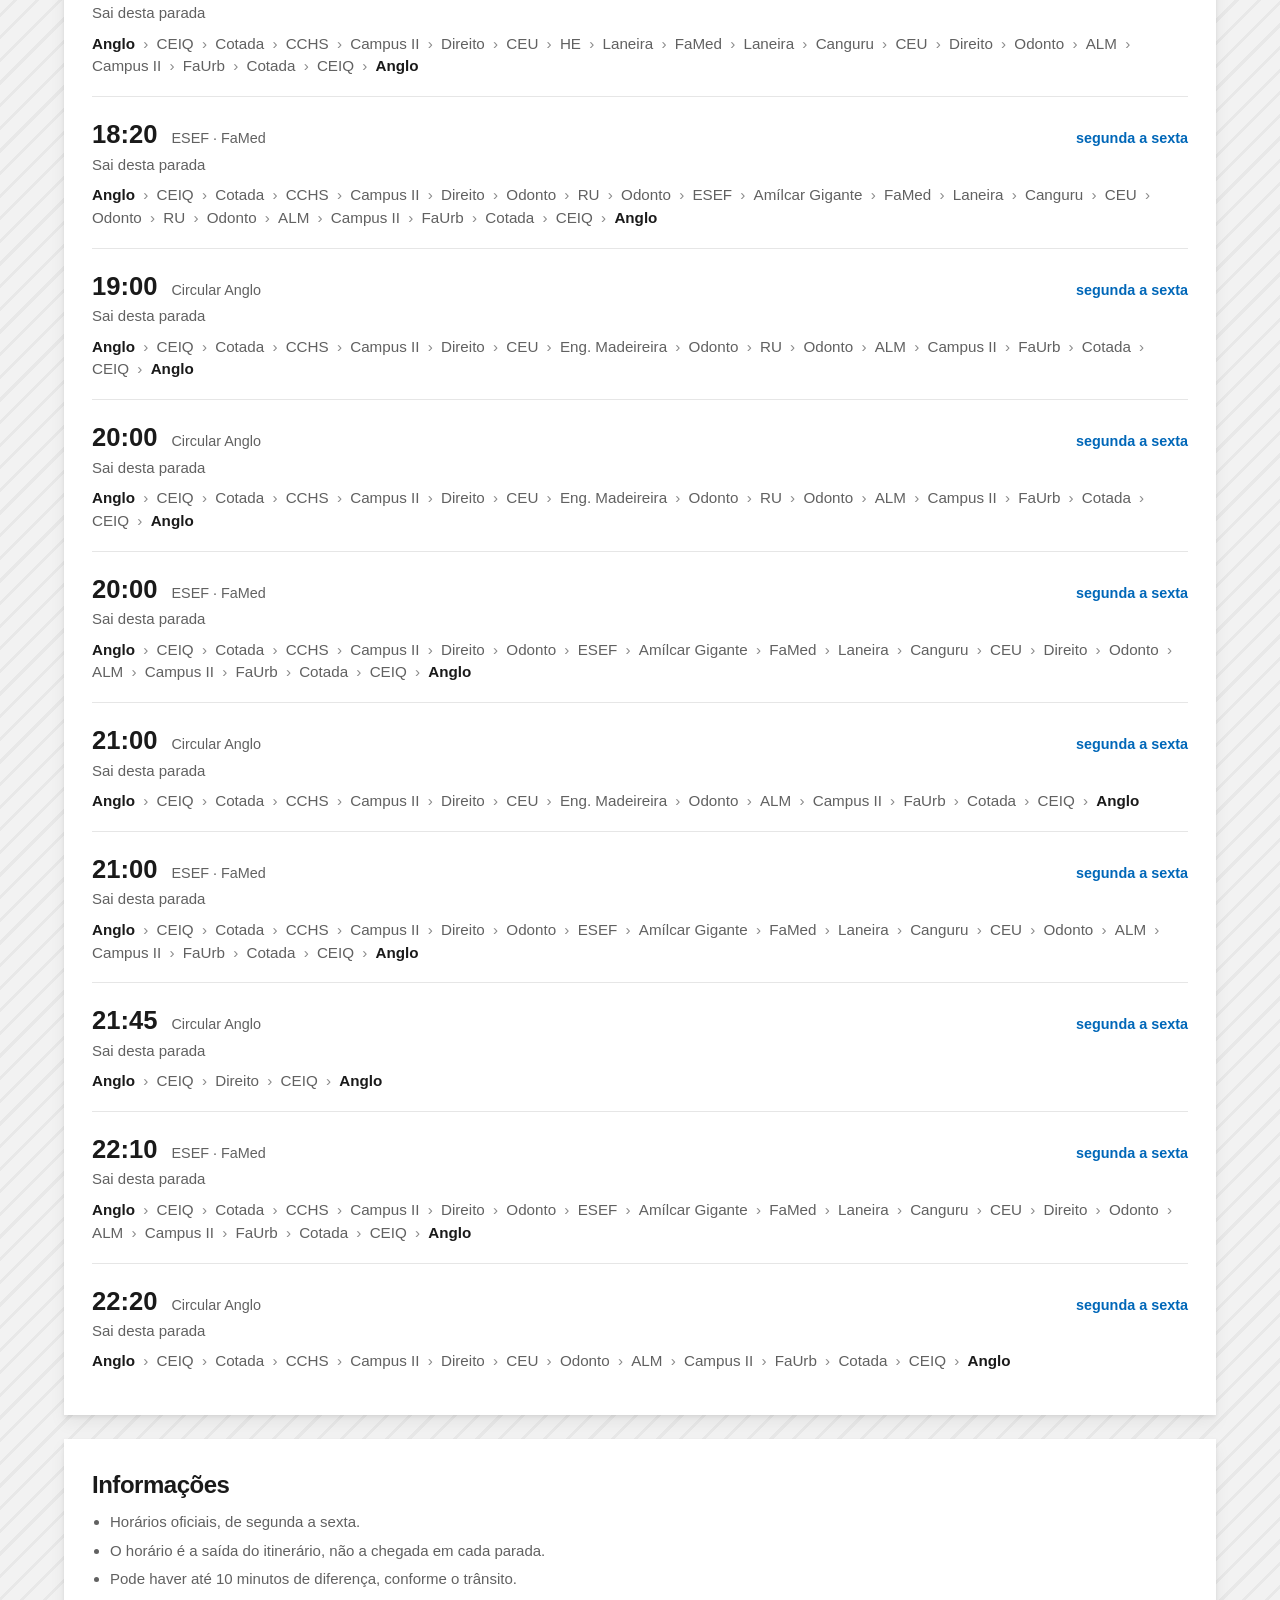
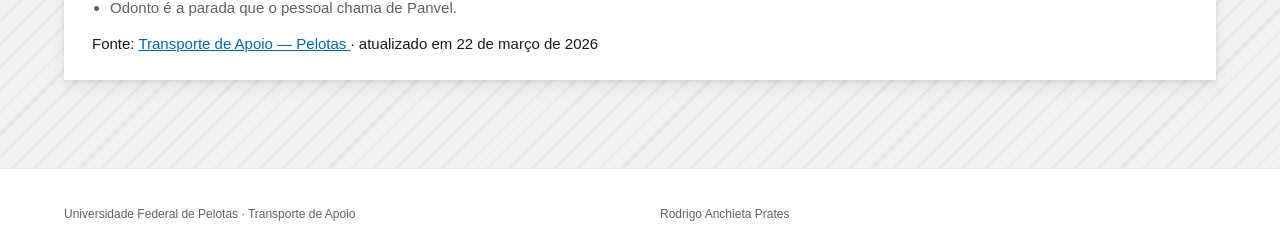
==== commit 74d1dc48: "feat: new visual" ====
--- a/paradas/anglo.html
+++ b/paradas/anglo.html
@@ -10,9 +10,14 @@
 </head>
 <body data-parada="anglo">
 
+  <div class="brand-bar" aria-hidden="true"></div>
+
   <header class="site-header">
     <div class="container">
-      <a class="logo" href="../index.html">Horários UFPel</a>
+      <a class="logo" href="../index.html">
+        <span class="logo-listras" aria-hidden="true"><i></i><i></i><i></i><i></i></span>
+        Horários UFPel
+      </a>
       <nav class="site-nav" aria-label="Paradas">
         <a href="anglo.html" aria-current="page">Anglo</a>
         <a href="odonto.html">Odonto</a>
@@ -21,18 +26,18 @@
     </div>
   </header>
 
-  <div class="container">
-    <header class="page-title">
+  <section class="page-hero">
+    <div class="container">
       <h1>Anglo</h1>
       <p>Campus Anglo, Centro. Segunda a sexta.</p>
-    </header>
+    </div>
+  </section>
 
-    <main id="quadro" class="conteudo"></main>
-  </div>
+  <main id="quadro" class="container conteudo"></main>
 
   <footer class="site-footer">
-    <div class="container">
-      <p>Universidade Federal de Pelotas</p>
+    <div class="container footer-grid">
+      <p>Universidade Federal de Pelotas · Transporte de Apoio</p>
       <p>Rodrigo Anchieta Prates</p>
     </div>
   </footer>
--- a/style.css
+++ b/style.css
@@ -1,12 +1,34 @@
 :root {
   --texto: #1a1a1a;
   --texto-suave: #616161;
-  --fundo: #ffffff;
-  --fundo-faixa: #f2f2f2;
+  --fundo: #f2f2f2;
+  --branco: #ffffff;
   --linha: #e6e6e6;
   --azul: #0067b8;
   --azul-hover: #005a9e;
-  --max: 1080px;
+  --hero: #1b1b1b;
+  --ms-laranja: #f25022;
+  --ms-verde: #7fba00;
+  --ms-azul: #00a4ef;
+  --ms-amarelo: #ffb900;
+  --sombra: 0 2px 4px rgba(0, 0, 0, 0.08), 0 8px 16px rgba(0, 0, 0, 0.06);
+  --sombra-hover: 0 4px 8px rgba(0, 0, 0, 0.12), 0 16px 32px rgba(0, 0, 0, 0.1);
+  --listras-clara: repeating-linear-gradient(
+    135deg,
+    rgba(0, 0, 0, 0.045) 0 3px,
+    transparent 3px 16px
+  );
+  --listras-escura: repeating-linear-gradient(
+    135deg,
+    rgba(255, 255, 255, 0.07) 0 3px,
+    transparent 3px 16px
+  );
+  --listras-cor: repeating-linear-gradient(
+    135deg,
+    rgba(255, 255, 255, 0.16) 0 4px,
+    transparent 4px 14px
+  );
+  --max: 1200px;
 }
 
 * {
@@ -15,11 +37,16 @@
   box-sizing: border-box;
 }
 
+html {
+  scroll-behavior: smooth;
+}
+
 body {
   min-height: 100vh;
   display: flex;
   flex-direction: column;
-  background: var(--fundo);
+  background-color: var(--fundo);
+  background-image: var(--listras-clara);
   color: var(--texto);
   font-family: "Segoe UI", SegoeUI, "Helvetica Neue", Helvetica, Arial, sans-serif;
   font-size: 15px;
@@ -32,6 +59,11 @@
 
 a:hover {
   color: var(--azul-hover);
+}
+
+:focus-visible {
+  outline: 2px solid var(--azul);
+  outline-offset: 3px;
 }
 
 .container {
@@ -53,9 +85,23 @@
   border: 0;
 }
 
+.brand-bar {
+  height: 6px;
+  background: linear-gradient(
+    to right,
+    var(--ms-laranja) 0 25%,
+    var(--ms-verde) 25% 50%,
+    var(--ms-azul) 50% 75%,
+    var(--ms-amarelo) 75% 100%
+  );
+}
+
 .site-header {
+  position: sticky;
+  top: 0;
+  z-index: 20;
+  background: var(--branco);
   border-bottom: 1px solid var(--linha);
-  background: var(--fundo);
 }
 
 .site-header .container {
@@ -63,10 +109,13 @@
   align-items: center;
   justify-content: space-between;
   gap: 24px;
-  min-height: 54px;
+  min-height: 56px;
 }
 
 .logo {
+  display: inline-flex;
+  align-items: center;
+  gap: 10px;
   color: var(--texto);
   text-decoration: none;
   font-size: 15px;
@@ -77,10 +126,27 @@
   color: var(--texto);
 }
 
+.logo-listras {
+  display: grid;
+  grid-template-columns: 1fr 1fr;
+  gap: 2px;
+  width: 16px;
+  height: 16px;
+}
+
+.logo-listras i {
+  display: block;
+}
+
+.logo-listras i:nth-child(1) { background: var(--ms-laranja); }
+.logo-listras i:nth-child(2) { background: var(--ms-verde); }
+.logo-listras i:nth-child(3) { background: var(--ms-azul); }
+.logo-listras i:nth-child(4) { background: var(--ms-amarelo); }
+
 .site-nav {
   display: flex;
   flex-wrap: wrap;
-  gap: 8px 20px;
+  gap: 8px 22px;
 }
 
 .site-nav a {
@@ -93,58 +159,89 @@
 .site-nav a[aria-current="page"] {
   color: var(--azul);
   text-decoration: underline;
-  text-underline-offset: 4px;
+  text-underline-offset: 5px;
 }
 
 .hero {
-  background: var(--fundo-faixa);
-  padding: 56px 0 48px;
+  background-color: var(--hero);
+  background-image: var(--listras-escura);
+  color: var(--branco);
+  padding: 72px 0 64px;
 }
 
 .hero h1 {
-  font-size: clamp(2rem, 4vw, 2.75rem);
-  font-weight: 600;
-  line-height: 1.15;
+  font-size: clamp(2.2rem, 5vw, 3.4rem);
+  font-weight: 600;
+  line-height: 1.12;
+  letter-spacing: -0.03em;
+  max-width: 14ch;
+}
+
+.hero p {
+  margin-top: 16px;
+  max-width: 34em;
+  color: rgba(255, 255, 255, 0.82);
+  font-size: 1.125rem;
+}
+
+.btn {
+  display: inline-block;
+  margin-top: 28px;
+  padding: 11px 22px;
+  background: var(--azul);
+  color: var(--branco);
+  font-weight: 600;
+  text-decoration: none;
+}
+
+.btn:hover {
+  background: var(--azul-hover);
+  color: var(--branco);
+}
+
+.page-hero {
+  background-color: var(--hero);
+  background-image: var(--listras-escura);
+  color: var(--branco);
+  padding: 40px 0 36px;
+}
+
+.page-hero h1 {
+  font-size: clamp(1.8rem, 4vw, 2.4rem);
+  font-weight: 600;
   letter-spacing: -0.02em;
 }
 
-.hero p {
-  margin-top: 12px;
-  max-width: 36em;
-  color: var(--texto-suave);
-  font-size: 1.05rem;
-}
-
-.page-title {
-  padding: 36px 0 8px;
-}
-
-.page-title h1 {
-  font-size: 2rem;
-  font-weight: 600;
-  letter-spacing: -0.02em;
-}
-
-.page-title p {
-  margin-top: 6px;
-  color: var(--texto-suave);
+.page-hero p {
+  margin-top: 8px;
+  color: rgba(255, 255, 255, 0.78);
 }
 
 main.container,
 .conteudo {
   flex: 1;
-  padding-top: 32px;
-  padding-bottom: 48px;
+  padding-top: 40px;
+  padding-bottom: 64px;
+}
+
+.secao {
+  margin-bottom: 48px;
+}
+
+.secao > h2 {
+  font-size: 1.75rem;
+  font-weight: 600;
+  letter-spacing: -0.02em;
+  margin-bottom: 20px;
 }
 
 .paradas {
   list-style: none;
   display: grid;
-  gap: 20px;
-  margin-bottom: 40px;
-}
-
-@media (min-width: 720px) {
+  gap: 24px;
+}
+
+@media (min-width: 800px) {
   .paradas {
     grid-template-columns: repeat(3, 1fr);
   }
@@ -154,16 +251,43 @@
   display: flex;
   flex-direction: column;
   height: 100%;
-  padding: 28px 24px;
-  background: var(--fundo-faixa);
+  background: var(--branco);
   color: var(--texto);
   text-decoration: none;
+  box-shadow: var(--sombra);
+  overflow: hidden;
+  transition: transform 0.18s ease, box-shadow 0.18s ease;
 }
 
 .paradas a:hover {
   color: var(--texto);
-  outline: 2px solid var(--azul);
-  outline-offset: -2px;
+  transform: translateY(-3px);
+  box-shadow: var(--sombra-hover);
+}
+
+.parada-media {
+  display: block;
+  height: 132px;
+  background-image: var(--listras-cor);
+}
+
+.paradas li:nth-child(1) .parada-media {
+  background-color: var(--ms-azul);
+}
+
+.paradas li:nth-child(2) .parada-media {
+  background-color: var(--ms-verde);
+}
+
+.paradas li:nth-child(3) .parada-media {
+  background-color: var(--ms-amarelo);
+}
+
+.parada-corpo {
+  display: flex;
+  flex-direction: column;
+  flex: 1;
+  padding: 22px 22px 24px;
 }
 
 .parada-nome {
@@ -172,32 +296,37 @@
 }
 
 .parada-sub {
-  margin-top: 6px;
+  margin-top: 4px;
   color: var(--texto-suave);
 }
 
 .parada-next {
-  margin-top: 16px;
+  margin-top: 14px;
   font-size: 0.95rem;
 }
 
 .link-mais {
   margin-top: auto;
-  padding-top: 20px;
-  color: var(--azul);
-  font-size: 15px;
+  padding-top: 18px;
+  color: var(--azul);
+  font-weight: 600;
 }
 
 .paradas a:hover .link-mais {
   text-decoration: underline;
-}
-
+  text-underline-offset: 3px;
+}
+
+.painel,
 .bloco-proximos,
 .resumo-linha,
 .avisos,
 .vazio,
 .horarios {
-  margin-bottom: 40px;
+  background: var(--branco);
+  box-shadow: var(--sombra);
+  padding: 28px 28px 24px;
+  margin-bottom: 24px;
 }
 
 .bloco-proximos h2,
@@ -207,27 +336,24 @@
 .horarios h2 {
   font-size: 1.5rem;
   font-weight: 600;
+  letter-spacing: -0.02em;
   margin-bottom: 8px;
 }
 
 .resumo-linhas {
   display: grid;
-  gap: 20px;
-  margin-bottom: 40px;
-}
-
-@media (min-width: 720px) {
+  gap: 24px;
+  margin-bottom: 24px;
+}
+
+@media (min-width: 800px) {
   .resumo-linhas {
     grid-template-columns: 1fr 1fr;
   }
 }
 
-.resumo-linha,
-.bloco-proximos,
-.avisos,
-.vazio,
-.horarios {
-  padding: 8px 0;
+.resumo-linha {
+  margin-bottom: 0;
 }
 
 .resumo-linha p,
@@ -239,9 +365,10 @@
 }
 
 .horas-linha {
-  margin-top: 10px;
+  margin-top: 12px;
   font-variant-numeric: tabular-nums;
   color: var(--texto);
+  line-height: 1.7;
 }
 
 .avisos ul {
@@ -258,15 +385,16 @@
 }
 
 .viagem {
-  padding: 16px 0;
+  padding: 18px 0;
   border-top: 1px solid var(--linha);
 }
 
 .viagem.destaque {
-  background: var(--fundo-faixa);
+  background: var(--fundo);
+  background-image: var(--listras-clara);
   border: 0;
-  padding: 16px 20px;
-  margin-bottom: 8px;
+  padding: 18px 20px;
+  margin: 12px 0;
 }
 
 .viagem-topo {
@@ -277,7 +405,7 @@
 }
 
 .viagem time {
-  font-size: 1.5rem;
+  font-size: 1.6rem;
   font-weight: 600;
   font-variant-numeric: tabular-nums;
 }
@@ -290,6 +418,7 @@
 .quando {
   margin-left: auto;
   color: var(--azul);
+  font-weight: 600;
   font-size: 0.9rem;
 }
 
@@ -312,18 +441,20 @@
 .filtros {
   display: flex;
   flex-wrap: wrap;
-  gap: 4px 24px;
-  margin: 8px 0 24px;
-  border-bottom: 1px solid var(--linha);
+  gap: 4px 28px;
+  margin: 0 0 20px;
+  background: var(--branco);
+  box-shadow: var(--sombra);
+  padding: 0 28px;
+  border-bottom: 0;
 }
 
 .filtros button {
   appearance: none;
   background: none;
   border: 0;
-  border-bottom: 2px solid transparent;
-  margin-bottom: -1px;
-  padding: 10px 0;
+  border-bottom: 3px solid transparent;
+  padding: 14px 0;
   color: var(--texto);
   font: inherit;
   cursor: pointer;
@@ -339,27 +470,24 @@
   font-weight: 600;
 }
 
-.voltar {
-  display: inline-block;
-  margin-bottom: 32px;
-  text-decoration: none;
-}
-
-.voltar:hover {
-  text-decoration: underline;
-}
-
 .site-footer {
   margin-top: auto;
-  background: var(--fundo-faixa);
+  background: var(--branco);
   border-top: 1px solid var(--linha);
-  padding: 28px 0;
+  padding: 36px 0 28px;
   color: var(--texto-suave);
   font-size: 12px;
 }
 
-.site-footer p + p {
-  margin-top: 6px;
+.footer-grid {
+  display: grid;
+  gap: 8px 40px;
+}
+
+@media (min-width: 700px) {
+  .footer-grid {
+    grid-template-columns: 1fr 1fr;
+  }
 }
 
 .site-footer a {
@@ -379,7 +507,18 @@
   }
 
   .hero {
-    padding: 36px 0 28px;
+    padding: 44px 0 40px;
+  }
+
+  .painel,
+  .bloco-proximos,
+  .resumo-linha,
+  .avisos,
+  .vazio,
+  .horarios,
+  .filtros {
+    padding-left: 18px;
+    padding-right: 18px;
   }
 
   .quando {
--- a/paradas/paradas.css
+++ b/paradas/paradas.css
@@ -1,4 +1,4 @@
 .conteudo {
-  padding-top: 16px;
-  padding-bottom: 48px;
+  padding-top: 28px;
+  padding-bottom: 64px;
 }
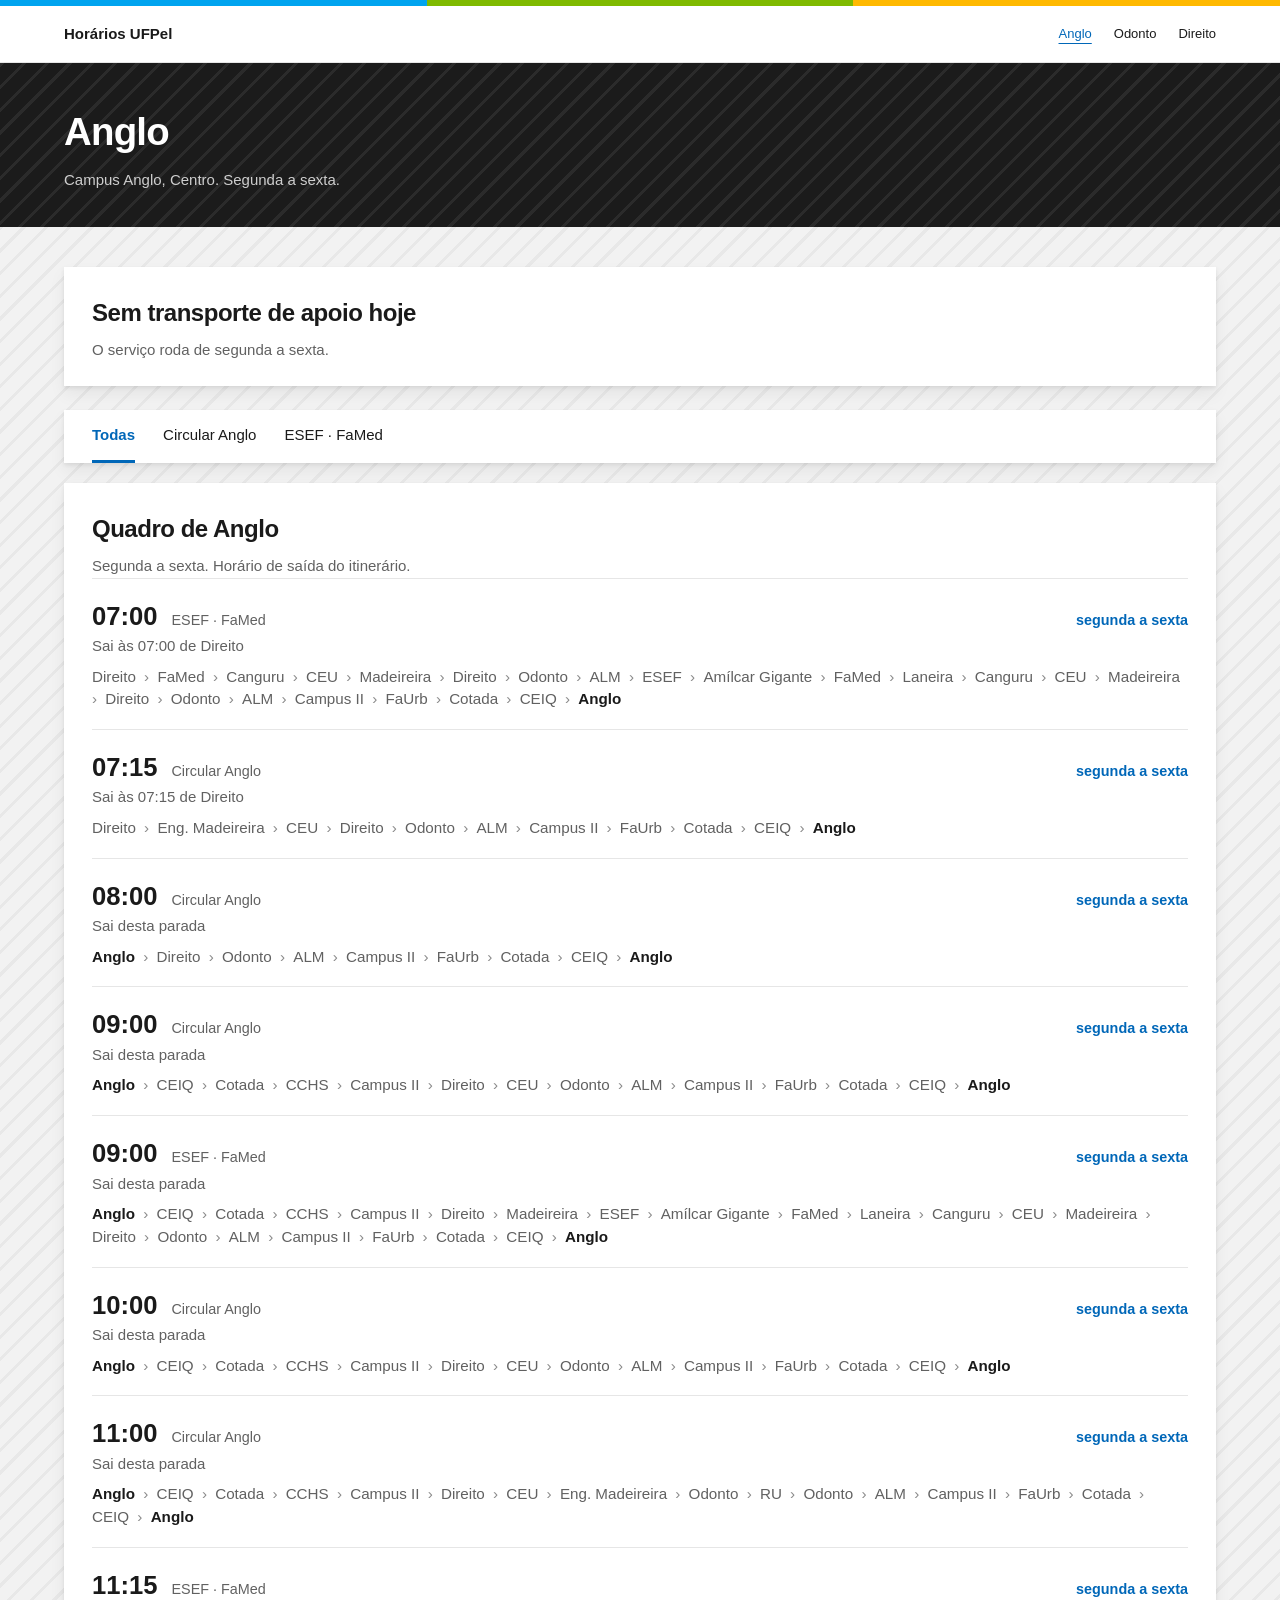
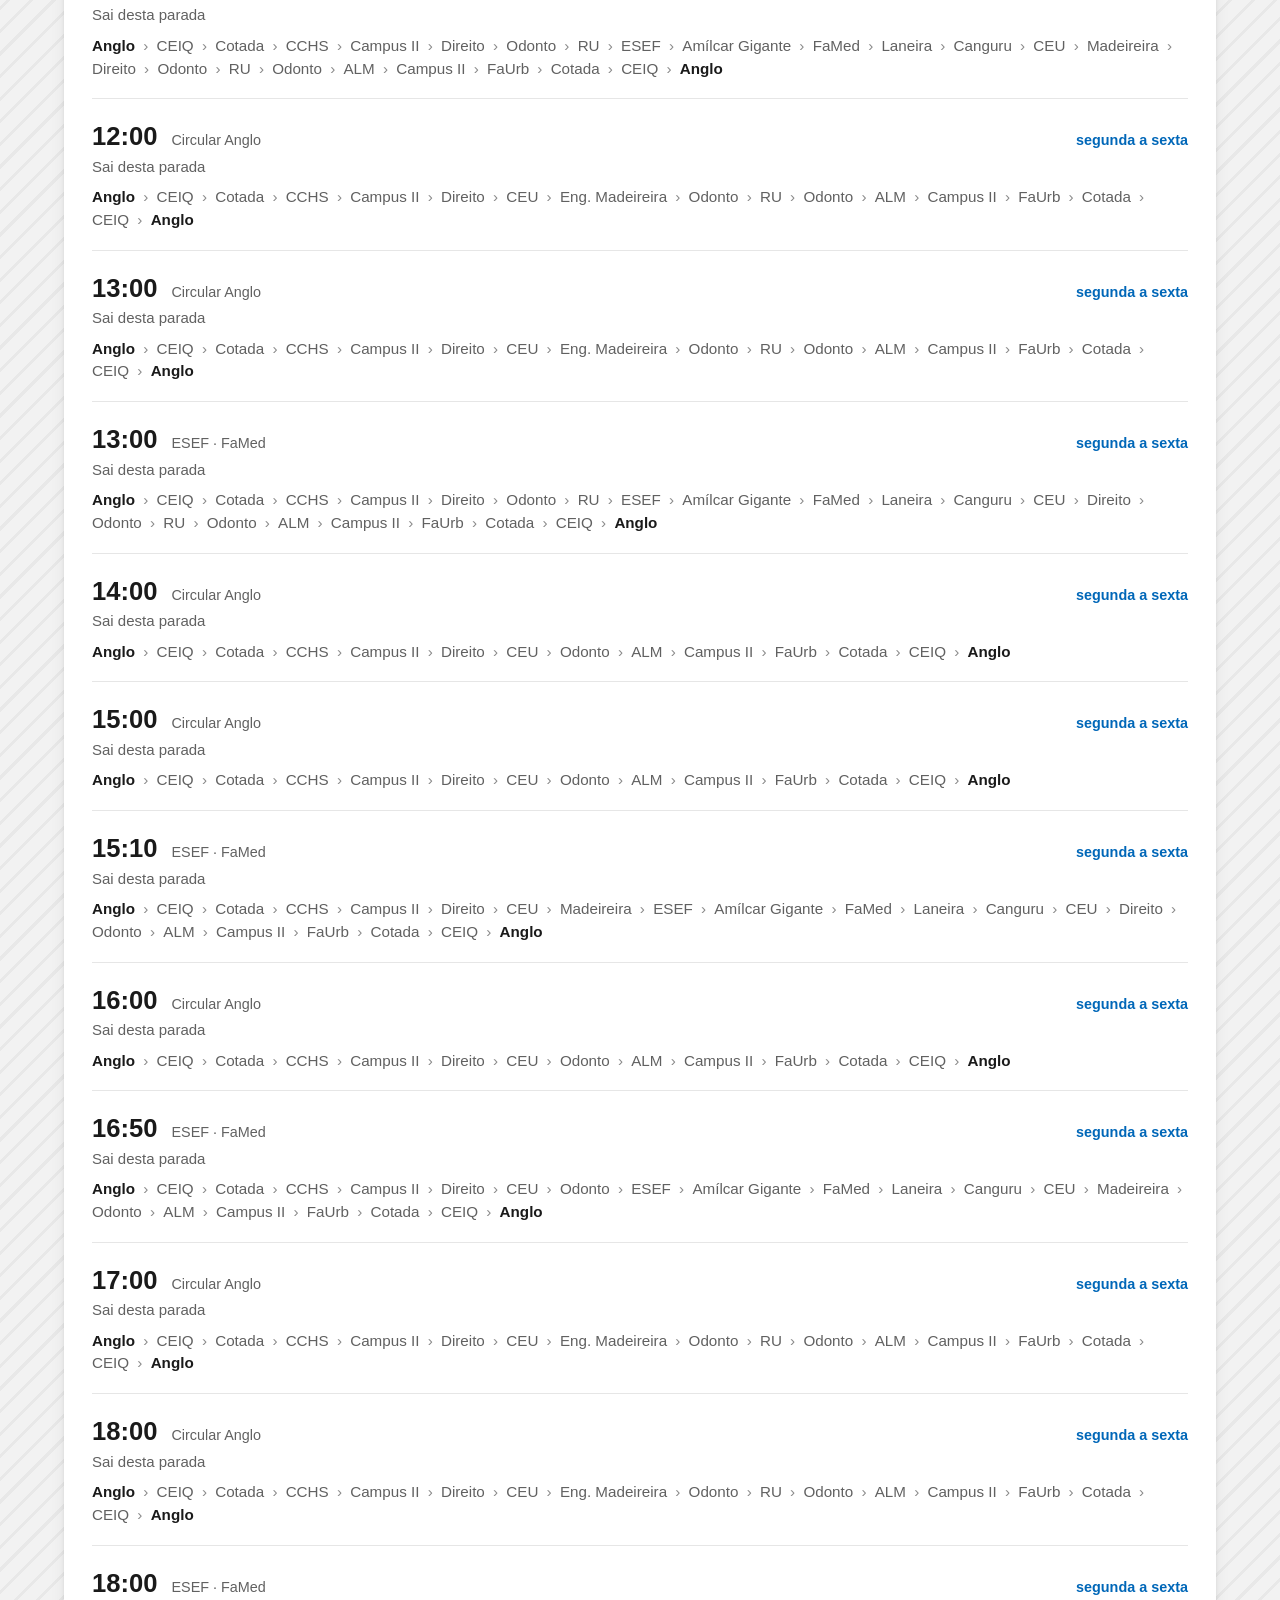
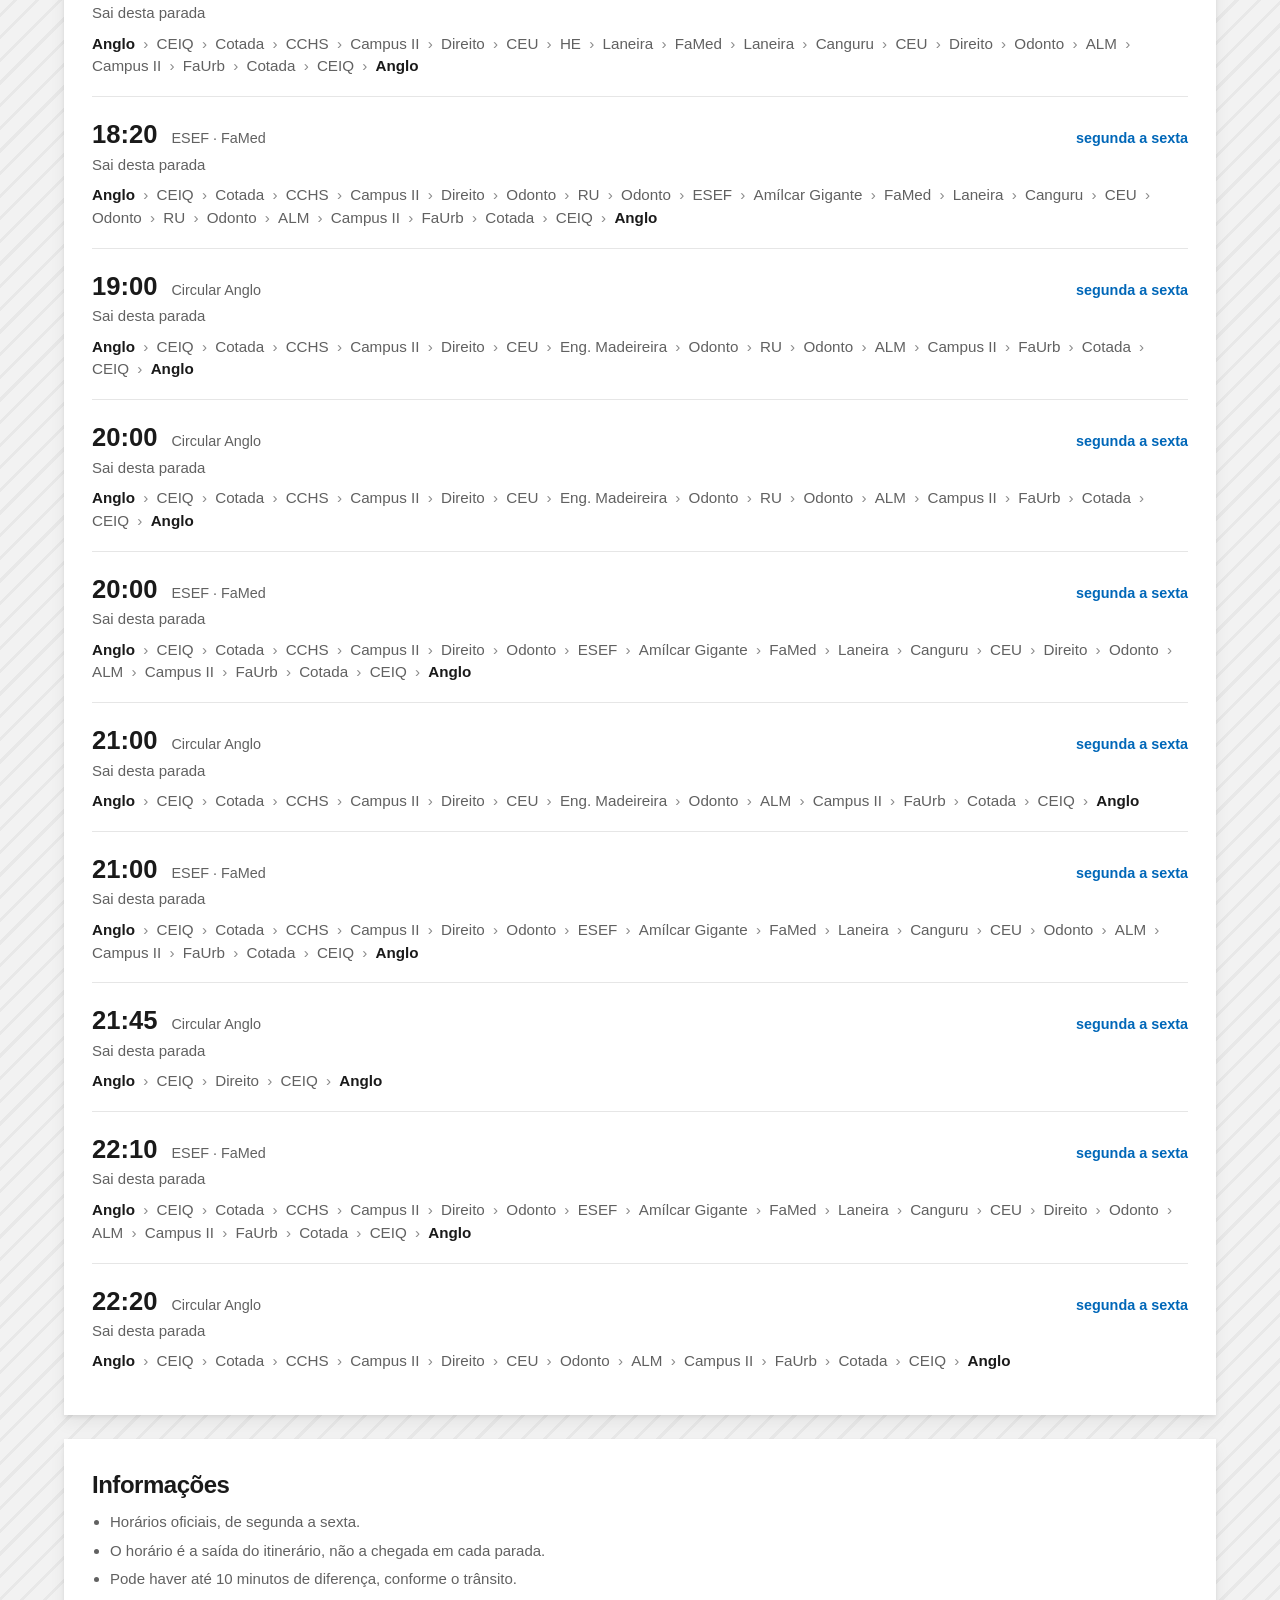
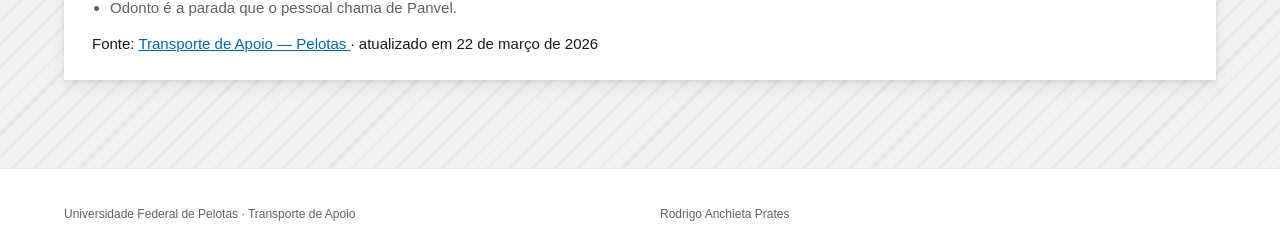
==== commit 14e8bef2: "fix" ====
--- a/paradas/anglo.html
+++ b/paradas/anglo.html
@@ -14,10 +14,7 @@
 
   <header class="site-header">
     <div class="container">
-      <a class="logo" href="../index.html">
-        <span class="logo-listras" aria-hidden="true"><i></i><i></i><i></i><i></i></span>
-        Horários UFPel
-      </a>
+      <a class="logo" href="../index.html">Horários UFPel</a>
       <nav class="site-nav" aria-label="Paradas">
         <a href="anglo.html" aria-current="page">Anglo</a>
         <a href="odonto.html">Odonto</a>
--- a/style.css
+++ b/style.css
@@ -7,7 +7,6 @@
   --azul: #0067b8;
   --azul-hover: #005a9e;
   --hero: #1b1b1b;
-  --ms-laranja: #f25022;
   --ms-verde: #7fba00;
   --ms-azul: #00a4ef;
   --ms-amarelo: #ffb900;
@@ -89,10 +88,9 @@
   height: 6px;
   background: linear-gradient(
     to right,
-    var(--ms-laranja) 0 25%,
-    var(--ms-verde) 25% 50%,
-    var(--ms-azul) 50% 75%,
-    var(--ms-amarelo) 75% 100%
+    var(--ms-azul) 0 33.333%,
+    var(--ms-verde) 33.333% 66.666%,
+    var(--ms-amarelo) 66.666% 100%
   );
 }
 
@@ -113,9 +111,6 @@
 }
 
 .logo {
-  display: inline-flex;
-  align-items: center;
-  gap: 10px;
   color: var(--texto);
   text-decoration: none;
   font-size: 15px;
@@ -125,23 +120,6 @@
 .logo:hover {
   color: var(--texto);
 }
-
-.logo-listras {
-  display: grid;
-  grid-template-columns: 1fr 1fr;
-  gap: 2px;
-  width: 16px;
-  height: 16px;
-}
-
-.logo-listras i {
-  display: block;
-}
-
-.logo-listras i:nth-child(1) { background: var(--ms-laranja); }
-.logo-listras i:nth-child(2) { background: var(--ms-verde); }
-.logo-listras i:nth-child(3) { background: var(--ms-azul); }
-.logo-listras i:nth-child(4) { background: var(--ms-amarelo); }
 
 .site-nav {
   display: flex;
